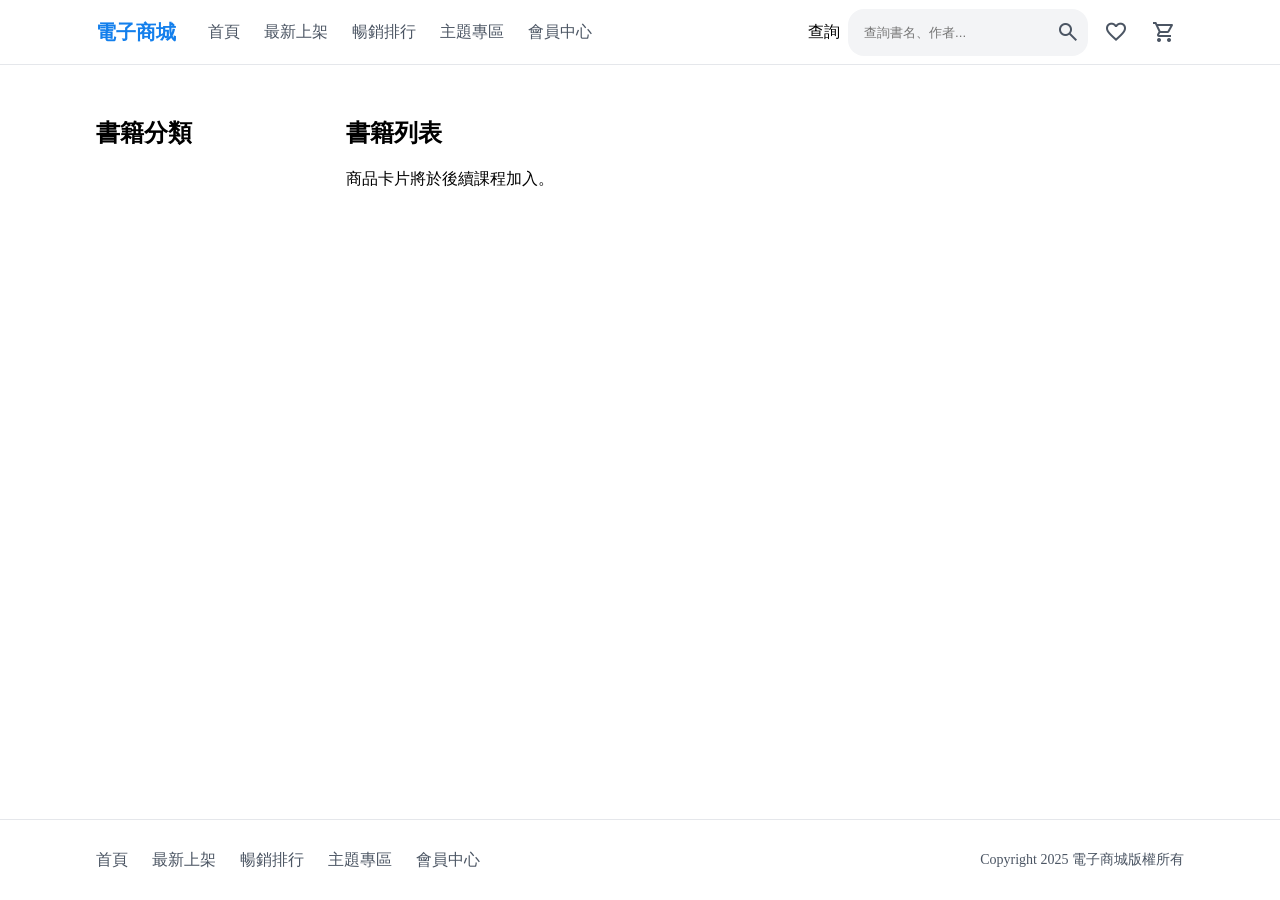
==== src/index.html @ 66135a63 "feat(body): 頁面結構定義實作新增" ====
<!doctype html>
<html lang="zh-Hant">
  <head>
    <meta charset="UTF-8" />
    <meta name="viewport" content="width=device-width, initial-scale=1.0" />
    <title>電子商城</title>
    <link href="https://fonts.googleapis.com/css2?family=Material+Symbols+Outlined" rel="stylesheet" />
    <link rel="stylesheet" href="style.min.css" />
  </head>
  <body>
    <section>
      <header>
        <div class="container">
          <div class="header-inner">
            <div class="header-brand">
              <h3 class="site-title">電子商城</h3>
              <nav>
                <a href="#">首頁</a>
                <a href="#">最新上架</a>
                <a href="#">暢銷排行</a>
                <a href="#">主題專區</a>
                <a href="#">會員中心</a>
              </nav>
            </div>
            <div class="header-actions">
              <label for="book-search">查詢</label>
              <div class="search">
                <input id="book-search" type="search" placeholder="查詢書名、作者..." />
                <button type="button" aria-label="搜尋">
                  <span class="material-symbols-outlined" aria-hidden="true">search</span>
                </button>
              </div>
              <button type="button" aria-label="我的最愛">
                <span class="material-symbols-outlined" aria-hidden="true">favorite</span>
              </button>
              <button type="button" aria-label="購物車">
                <span class="material-symbols-outlined" aria-hidden="true">shopping_cart</span>
              </button>
            </div>
          </div>
        </div>
      </header>
      <div class="main">
        <div class="container">
          <div class="content-layout">
            <aside class="category-sidebar">
              <h2 id="category-title">書籍分類</h2>
              <nav class="category-nav" aria-labelledby="category-title"></nav>
            </aside>
            <main class="book-main">
              <h1>書籍列表</h1>
              <p>商品卡片將於後續課程加入。</p>
            </main>
          </div>
        </div>
      </div>
      <footer>
        <div class="container">
          <div class="footer-inner">
            <nav class="footer-nav" aria-label="頁尾導覽">
              <a href="#">首頁</a>
              <a href="#">最新上架</a>
              <a href="#">暢銷排行</a>
              <a href="#">主題專區</a>
              <a href="#">會員中心</a>
            </nav>
            <p>Copyright 2025 電子商城版權所有</p>
          </div>
        </div>
      </footer>
    </section>
  </body>
</html>
---- src/style.min.css ----
section{display:flex;flex-direction:column;min-height:100vh}section>.main{flex-grow:1}.container{width:100%;max-width:90vw;box-sizing:border-box;margin:0px auto;padding-left:2rem;padding-right:2rem}a{color:var(--text-color);text-decoration:none}a:hover{color:var(--primary-color)}a:focus-visible{outline:2px solid var(--primary-color);outline-offset:3px}header{border-bottom:solid 1px var(--border-color)}header .header-inner{height:4rem;display:flex;justify-content:space-between;align-items:center}header .header-inner .site-title{margin:0px;font-size:1.25rem;font-weight:700;line-height:1.75rem;color:#137fec}header .header-inner .header-brand,header .header-inner .header-actions{display:flex;align-items:center}header .header-inner .header-brand.header-brand,header .header-inner .header-actions.header-brand{gap:2rem}header .header-inner .header-brand.header-actions,header .header-inner .header-actions.header-actions{gap:.5rem}header .header-inner nav{display:flex;gap:1.5rem}header .header-inner div.search{display:flex;align-items:stretch;gap:0}header .header-inner div.search input{border-top-left-radius:1rem;border-bottom-left-radius:1rem;width:200px;padding:1rem .5rem 1rem 1rem;border:none;background-color:var(--gray-color-100)}header .header-inner div.search button{border-top-right-radius:1rem;border-bottom-right-radius:1rem;padding:.5rem;border:none;background-color:var(--gray-color-100);cursor:pointer}header .header-inner .search input:focus-visible,header .header-inner button:focus-visible{outline:2px solid var(--primary-color);outline-offset:3px}header .header-inner button{background-color:rgba(0,0,0,0);padding:.5rem;border:none;cursor:pointer;color:var(--text-color);display:inline-flex;align-items:center;justify-content:center}header .material-symbols-outlined{font-size:1.5rem;line-height:1}.content-layout{display:flex;align-items:flex-start;gap:2rem;padding-block:2rem}.category-sidebar{width:20%;flex-shrink:0}.book-main{flex:1 1 0%;min-width:0;overflow-wrap:anywhere}footer{border-top:1px solid var(--border-color)}footer .footer-inner{display:flex;flex-wrap:wrap;justify-content:space-between;align-items:center;gap:1rem 1.5rem;padding-block:1rem}footer .footer-nav{display:flex;flex-wrap:wrap;gap:.75rem 1.5rem}footer p{color:var(--text-color);font-size:.875rem;line-height:1.25rem}:root{--primary-color: #137fec;--text-color: #4b5563;--border-color: #e5e7eb;--gray-color-100: #f3f4f6}html,body{margin:0;padding:0}/*# sourceMappingURL=style.min.css.map */
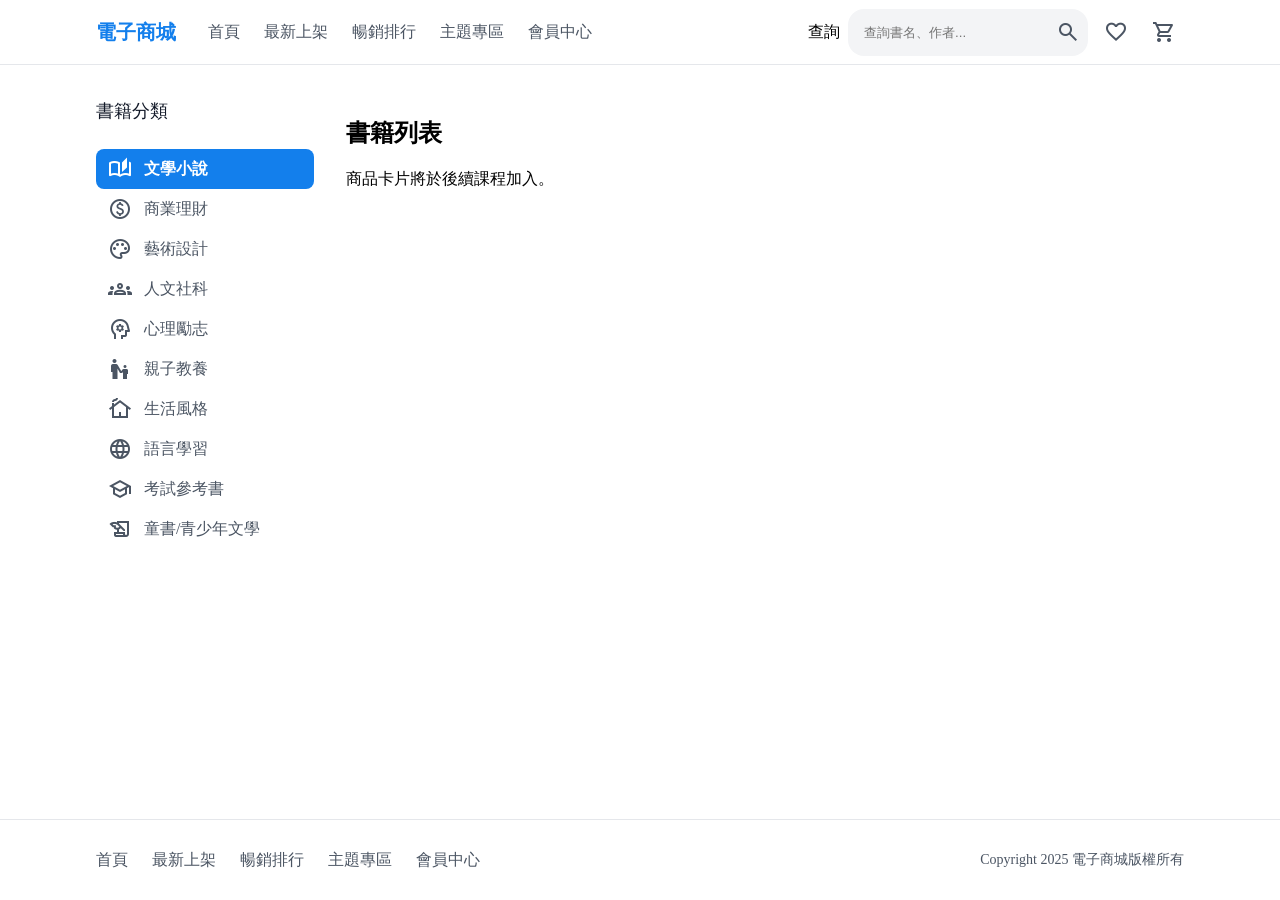
==== commit 83612c0b: "feat(aside): 書籍分類選單樣式設定" ====
--- a/src/index.html
+++ b/src/index.html
@@ -45,7 +45,48 @@
           <div class="content-layout">
             <aside class="category-sidebar">
               <h2 id="category-title">書籍分類</h2>
-              <nav class="category-nav" aria-labelledby="category-title"></nav>
+              <nav class="category-nav" aria-labelledby="category-title">
+                <a href="#" class="active" aria-current="true">
+                  <span class="material-symbols-outlined" aria-hidden="true">auto_stories</span>
+                  <span>文學小說</span>
+                </a>
+                <a href="#">
+                  <span class="material-symbols-outlined" aria-hidden="true">paid</span>
+                  <span>商業理財</span>
+                </a>
+                <a href="#">
+                  <span class="material-symbols-outlined" aria-hidden="true">palette</span>
+                  <span>藝術設計</span>
+                </a>
+                <a href="#">
+                  <span class="material-symbols-outlined" aria-hidden="true">groups</span>
+                  <span>人文社科</span>
+                </a>
+                <a href="#">
+                  <span class="material-symbols-outlined" aria-hidden="true">psychology</span>
+                  <span>心理勵志</span>
+                </a>
+                <a href="#">
+                  <span class="material-symbols-outlined" aria-hidden="true">escalator_warning</span>
+                  <span>親子教養</span>
+                </a>
+                <a href="#">
+                  <span class="material-symbols-outlined" aria-hidden="true">cottage</span>
+                  <span>生活風格</span>
+                </a>
+                <a href="#">
+                  <span class="material-symbols-outlined" aria-hidden="true">language</span>
+                  <span>語言學習</span>
+                </a>
+                <a href="#">
+                  <span class="material-symbols-outlined" aria-hidden="true">school</span>
+                  <span>考試參考書</span>
+                </a>
+                <a href="#">
+                  <span class="material-symbols-outlined" aria-hidden="true">history_edu</span>
+                  <span>童書/青少年文學</span>
+                </a>
+              </nav>
             </aside>
             <main class="book-main">
               <h1>書籍列表</h1>
--- a/src/style.min.css
+++ b/src/style.min.css
@@ -1 +1 @@
-section{display:flex;flex-direction:column;min-height:100vh}section>.main{flex-grow:1}.container{width:100%;max-width:90vw;box-sizing:border-box;margin:0px auto;padding-left:2rem;padding-right:2rem}a{color:var(--text-color);text-decoration:none}a:hover{color:var(--primary-color)}a:focus-visible{outline:2px solid var(--primary-color);outline-offset:3px}header{border-bottom:solid 1px var(--border-color)}header .header-inner{height:4rem;display:flex;justify-content:space-between;align-items:center}header .header-inner .site-title{margin:0px;font-size:1.25rem;font-weight:700;line-height:1.75rem;color:#137fec}header .header-inner .header-brand,header .header-inner .header-actions{display:flex;align-items:center}header .header-inner .header-brand.header-brand,header .header-inner .header-actions.header-brand{gap:2rem}header .header-inner .header-brand.header-actions,header .header-inner .header-actions.header-actions{gap:.5rem}header .header-inner nav{display:flex;gap:1.5rem}header .header-inner div.search{display:flex;align-items:stretch;gap:0}header .header-inner div.search input{border-top-left-radius:1rem;border-bottom-left-radius:1rem;width:200px;padding:1rem .5rem 1rem 1rem;border:none;background-color:var(--gray-color-100)}header .header-inner div.search button{border-top-right-radius:1rem;border-bottom-right-radius:1rem;padding:.5rem;border:none;background-color:var(--gray-color-100);cursor:pointer}header .header-inner .search input:focus-visible,header .header-inner button:focus-visible{outline:2px solid var(--primary-color);outline-offset:3px}header .header-inner button{background-color:rgba(0,0,0,0);padding:.5rem;border:none;cursor:pointer;color:var(--text-color);display:inline-flex;align-items:center;justify-content:center}header .material-symbols-outlined{font-size:1.5rem;line-height:1}.content-layout{display:flex;align-items:flex-start;gap:2rem;padding-block:2rem}.category-sidebar{width:20%;flex-shrink:0}.book-main{flex:1 1 0%;min-width:0;overflow-wrap:anywhere}footer{border-top:1px solid var(--border-color)}footer .footer-inner{display:flex;flex-wrap:wrap;justify-content:space-between;align-items:center;gap:1rem 1.5rem;padding-block:1rem}footer .footer-nav{display:flex;flex-wrap:wrap;gap:.75rem 1.5rem}footer p{color:var(--text-color);font-size:.875rem;line-height:1.25rem}:root{--primary-color: #137fec;--text-color: #4b5563;--border-color: #e5e7eb;--gray-color-100: #f3f4f6}html,body{margin:0;padding:0}/*# sourceMappingURL=style.min.css.map */+section{display:flex;flex-direction:column;min-height:100vh}section>.main{flex-grow:1}.container{width:100%;max-width:90vw;box-sizing:border-box;margin:0px auto;padding-left:2rem;padding-right:2rem}a{color:var(--text-color);text-decoration:none}a:hover{color:var(--primary-color)}a:focus-visible{outline:2px solid var(--primary-color);outline-offset:3px}header{border-bottom:solid 1px var(--border-color)}header .header-inner{height:4rem;display:flex;justify-content:space-between;align-items:center}header .header-inner .site-title{margin:0px;font-size:1.25rem;font-weight:700;line-height:1.75rem;color:#137fec}header .header-inner .header-brand,header .header-inner .header-actions{display:flex;align-items:center}header .header-inner .header-brand.header-brand,header .header-inner .header-actions.header-brand{gap:2rem}header .header-inner .header-brand.header-actions,header .header-inner .header-actions.header-actions{gap:.5rem}header .header-inner nav{display:flex;gap:1.5rem}header .header-inner div.search{display:flex;align-items:stretch;gap:0}header .header-inner div.search input{border-top-left-radius:1rem;border-bottom-left-radius:1rem;width:200px;padding:1rem .5rem 1rem 1rem;border:none;background-color:var(--gray-color-100)}header .header-inner div.search button{border-top-right-radius:1rem;border-bottom-right-radius:1rem;padding:.5rem;border:none;background-color:var(--gray-color-100);cursor:pointer}header .header-inner .search input:focus-visible,header .header-inner button:focus-visible{outline:2px solid var(--primary-color);outline-offset:3px}header .header-inner button{background-color:rgba(0,0,0,0);padding:.5rem;border:none;cursor:pointer;color:var(--text-color);display:inline-flex;align-items:center;justify-content:center}header .material-symbols-outlined{font-size:1.5rem;line-height:1}.content-layout{display:flex;align-items:flex-start;gap:2rem;padding-block:2rem}.category-sidebar{width:20%;flex-shrink:0}.category-sidebar h2{margin:0;font-weight:500;font-size:1.125rem;line-height:1.75rem;color:var(--header-color)}.category-sidebar .category-nav{margin-block:1.5rem}.category-sidebar .category-nav a{display:flex;align-items:center;gap:.75rem;padding:.5rem .75rem;border-radius:.5rem;overflow-wrap:anywhere}.category-sidebar .category-nav a:hover{background-color:var(--gray-color-100);color:var(--primary-color)}.category-sidebar .category-nav a.active{background-color:var(--primary-color);color:#fff;font-weight:700}.category-sidebar .category-nav .material-symbols-outlined{flex-shrink:0;font-size:1.5rem;line-height:1}.book-main{flex:1 1 0%;min-width:0;overflow-wrap:anywhere}footer{border-top:1px solid var(--border-color)}footer .footer-inner{display:flex;flex-wrap:wrap;justify-content:space-between;align-items:center;gap:1rem 1.5rem;padding-block:1rem}footer .footer-nav{display:flex;flex-wrap:wrap;gap:.75rem 1.5rem}footer p{color:var(--text-color);font-size:.875rem;line-height:1.25rem}:root{--primary-color: #137fec;--text-color: #4b5563;--border-color: #e5e7eb;--gray-color-100: #f3f4f6;--header-color: #111827}html,body{margin:0;padding:0}/*# sourceMappingURL=style.min.css.map */
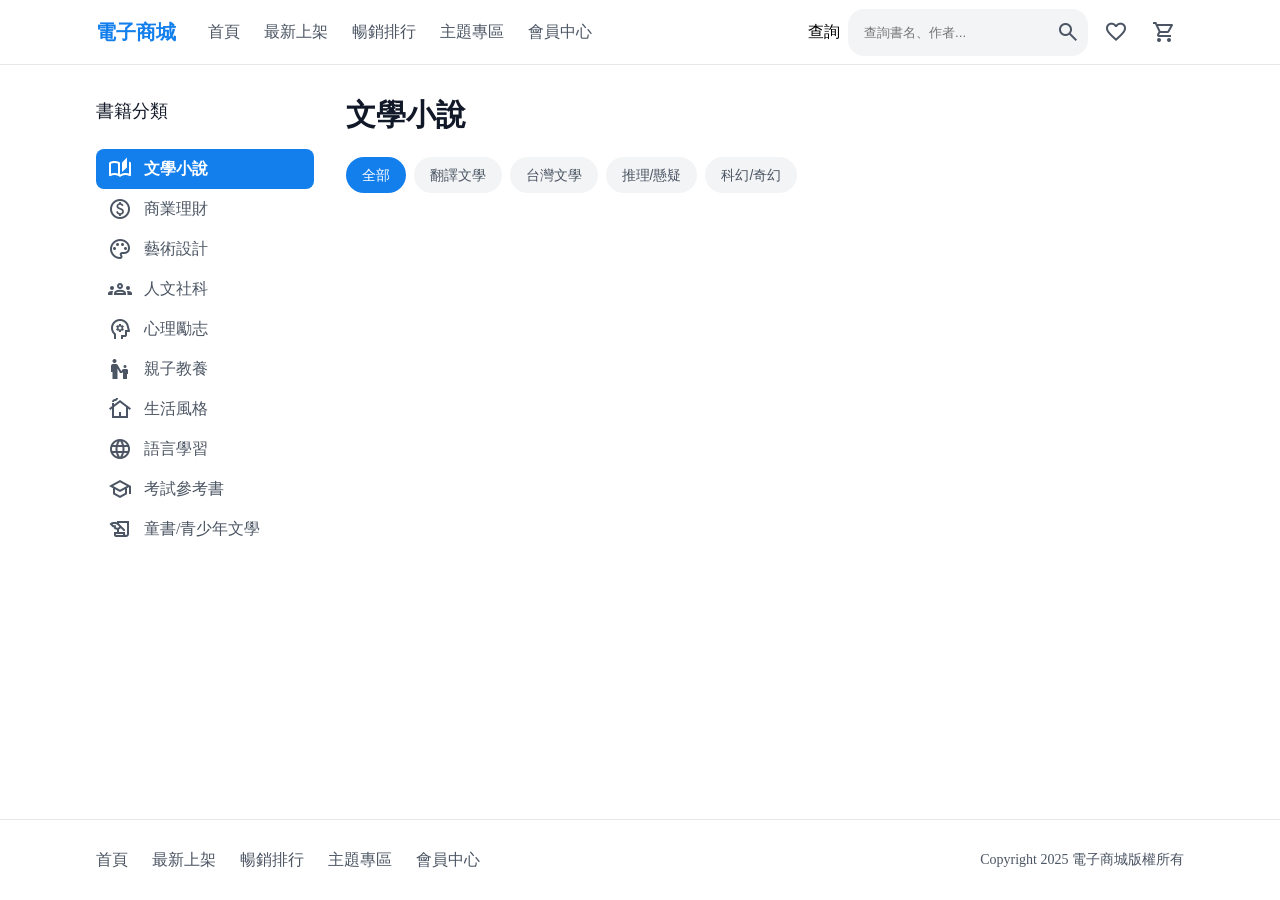
==== commit 9b201765: "feat(body): 書籍標籤樣式設定" ====
--- a/src/index.html
+++ b/src/index.html
@@ -89,8 +89,14 @@
               </nav>
             </aside>
             <main class="book-main">
-              <h1>書籍列表</h1>
-              <p>商品卡片將於後續課程加入。</p>
+              <h1>文學小說</h1>
+              <div class="tag">
+                <button type="button" class="selected">全部</button>
+                <button type="button">翻譯文學</button>
+                <button type="button">台灣文學</button>
+                <button type="button">推理/懸疑</button>
+                <button type="button">科幻/奇幻</button>
+              </div>
             </main>
           </div>
         </div>
--- a/src/style.min.css
+++ b/src/style.min.css
@@ -1 +1 @@
-section{display:flex;flex-direction:column;min-height:100vh}section>.main{flex-grow:1}.container{width:100%;max-width:90vw;box-sizing:border-box;margin:0px auto;padding-left:2rem;padding-right:2rem}a{color:var(--text-color);text-decoration:none}a:hover{color:var(--primary-color)}a:focus-visible{outline:2px solid var(--primary-color);outline-offset:3px}header{border-bottom:solid 1px var(--border-color)}header .header-inner{height:4rem;display:flex;justify-content:space-between;align-items:center}header .header-inner .site-title{margin:0px;font-size:1.25rem;font-weight:700;line-height:1.75rem;color:#137fec}header .header-inner .header-brand,header .header-inner .header-actions{display:flex;align-items:center}header .header-inner .header-brand.header-brand,header .header-inner .header-actions.header-brand{gap:2rem}header .header-inner .header-brand.header-actions,header .header-inner .header-actions.header-actions{gap:.5rem}header .header-inner nav{display:flex;gap:1.5rem}header .header-inner div.search{display:flex;align-items:stretch;gap:0}header .header-inner div.search input{border-top-left-radius:1rem;border-bottom-left-radius:1rem;width:200px;padding:1rem .5rem 1rem 1rem;border:none;background-color:var(--gray-color-100)}header .header-inner div.search button{border-top-right-radius:1rem;border-bottom-right-radius:1rem;padding:.5rem;border:none;background-color:var(--gray-color-100);cursor:pointer}header .header-inner .search input:focus-visible,header .header-inner button:focus-visible{outline:2px solid var(--primary-color);outline-offset:3px}header .header-inner button{background-color:rgba(0,0,0,0);padding:.5rem;border:none;cursor:pointer;color:var(--text-color);display:inline-flex;align-items:center;justify-content:center}header .material-symbols-outlined{font-size:1.5rem;line-height:1}.content-layout{display:flex;align-items:flex-start;gap:2rem;padding-block:2rem}.category-sidebar{width:20%;flex-shrink:0}.category-sidebar h2{margin:0;font-weight:500;font-size:1.125rem;line-height:1.75rem;color:var(--header-color)}.category-sidebar .category-nav{margin-block:1.5rem}.category-sidebar .category-nav a{display:flex;align-items:center;gap:.75rem;padding:.5rem .75rem;border-radius:.5rem;overflow-wrap:anywhere}.category-sidebar .category-nav a:hover{background-color:var(--gray-color-100);color:var(--primary-color)}.category-sidebar .category-nav a.active{background-color:var(--primary-color);color:#fff;font-weight:700}.category-sidebar .category-nav .material-symbols-outlined{flex-shrink:0;font-size:1.5rem;line-height:1}.book-main{flex:1 1 0%;min-width:0;overflow-wrap:anywhere}footer{border-top:1px solid var(--border-color)}footer .footer-inner{display:flex;flex-wrap:wrap;justify-content:space-between;align-items:center;gap:1rem 1.5rem;padding-block:1rem}footer .footer-nav{display:flex;flex-wrap:wrap;gap:.75rem 1.5rem}footer p{color:var(--text-color);font-size:.875rem;line-height:1.25rem}:root{--primary-color: #137fec;--text-color: #4b5563;--border-color: #e5e7eb;--gray-color-100: #f3f4f6;--header-color: #111827}html,body{margin:0;padding:0}/*# sourceMappingURL=style.min.css.map */+section{display:flex;flex-direction:column;min-height:100vh}section>.main{flex-grow:1}.container{width:100%;max-width:90vw;box-sizing:border-box;margin:0px auto;padding-left:2rem;padding-right:2rem}a{color:var(--text-color);text-decoration:none}a:hover{color:var(--primary-color)}a:focus-visible{outline:2px solid var(--primary-color);outline-offset:3px}header{border-bottom:solid 1px var(--border-color)}header .header-inner{height:4rem;display:flex;justify-content:space-between;align-items:center}header .header-inner .site-title{margin:0px;font-size:1.25rem;font-weight:700;line-height:1.75rem;color:#137fec}header .header-inner .header-brand,header .header-inner .header-actions{display:flex;align-items:center}header .header-inner .header-brand.header-brand,header .header-inner .header-actions.header-brand{gap:2rem}header .header-inner .header-brand.header-actions,header .header-inner .header-actions.header-actions{gap:.5rem}header .header-inner nav{display:flex;gap:1.5rem}header .header-inner div.search{display:flex;align-items:stretch;gap:0}header .header-inner div.search input{border-top-left-radius:1rem;border-bottom-left-radius:1rem;width:200px;padding:1rem .5rem 1rem 1rem;border:none;background-color:var(--gray-color-100)}header .header-inner div.search button{border-top-right-radius:1rem;border-bottom-right-radius:1rem;padding:.5rem;border:none;background-color:var(--gray-color-100);cursor:pointer}header .header-inner .search input:focus-visible,header .header-inner button:focus-visible{outline:2px solid var(--primary-color);outline-offset:3px}header .header-inner button{background-color:rgba(0,0,0,0);padding:.5rem;border:none;cursor:pointer;color:var(--text-color);display:inline-flex;align-items:center;justify-content:center}header .material-symbols-outlined{font-size:1.5rem;line-height:1}.content-layout{display:flex;align-items:flex-start;gap:2rem;padding-block:2rem}.category-sidebar{width:20%;flex-shrink:0}.category-sidebar h2{margin:0;font-weight:500;font-size:1.125rem;line-height:1.75rem;color:var(--header-color)}.category-sidebar .category-nav{margin-block:1.5rem}.category-sidebar .category-nav a{display:flex;align-items:center;gap:.75rem;padding:.5rem .75rem;border-radius:.5rem;overflow-wrap:anywhere}.category-sidebar .category-nav a:hover{background-color:var(--gray-color-100);color:var(--primary-color)}.category-sidebar .category-nav a.active{background-color:var(--primary-color);color:#fff;font-weight:700}.category-sidebar .category-nav .material-symbols-outlined{flex-shrink:0;font-size:1.5rem;line-height:1}.book-main{flex:1 1 0%;min-width:0;overflow-wrap:anywhere}.book-main h1{margin:0 0 1.5rem;font-weight:600;font-size:1.875rem;line-height:2.25rem;color:var(--header-color)}.book-main .tag{display:flex;flex-wrap:wrap;gap:.5rem;margin-bottom:2rem}.book-main .tag button{padding:.5rem 1rem;border:0;border-radius:1.5rem;font-size:.875rem;font-weight:500;line-height:1.25rem;color:var(--text-color);background-color:var(--gray-color-100);cursor:pointer}.book-main .tag button:focus-visible{outline:2px solid var(--primary-color);outline-offset:3px}.book-main .tag button.selected{background-color:var(--primary-color);color:#fff}footer{border-top:1px solid var(--border-color)}footer .footer-inner{display:flex;flex-wrap:wrap;justify-content:space-between;align-items:center;gap:1rem 1.5rem;padding-block:1rem}footer .footer-nav{display:flex;flex-wrap:wrap;gap:.75rem 1.5rem}footer p{color:var(--text-color);font-size:.875rem;line-height:1.25rem}:root{--primary-color: #137fec;--text-color: #4b5563;--border-color: #e5e7eb;--gray-color-100: #f3f4f6;--header-color: #111827}html,body{margin:0;padding:0}/*# sourceMappingURL=style.min.css.map */
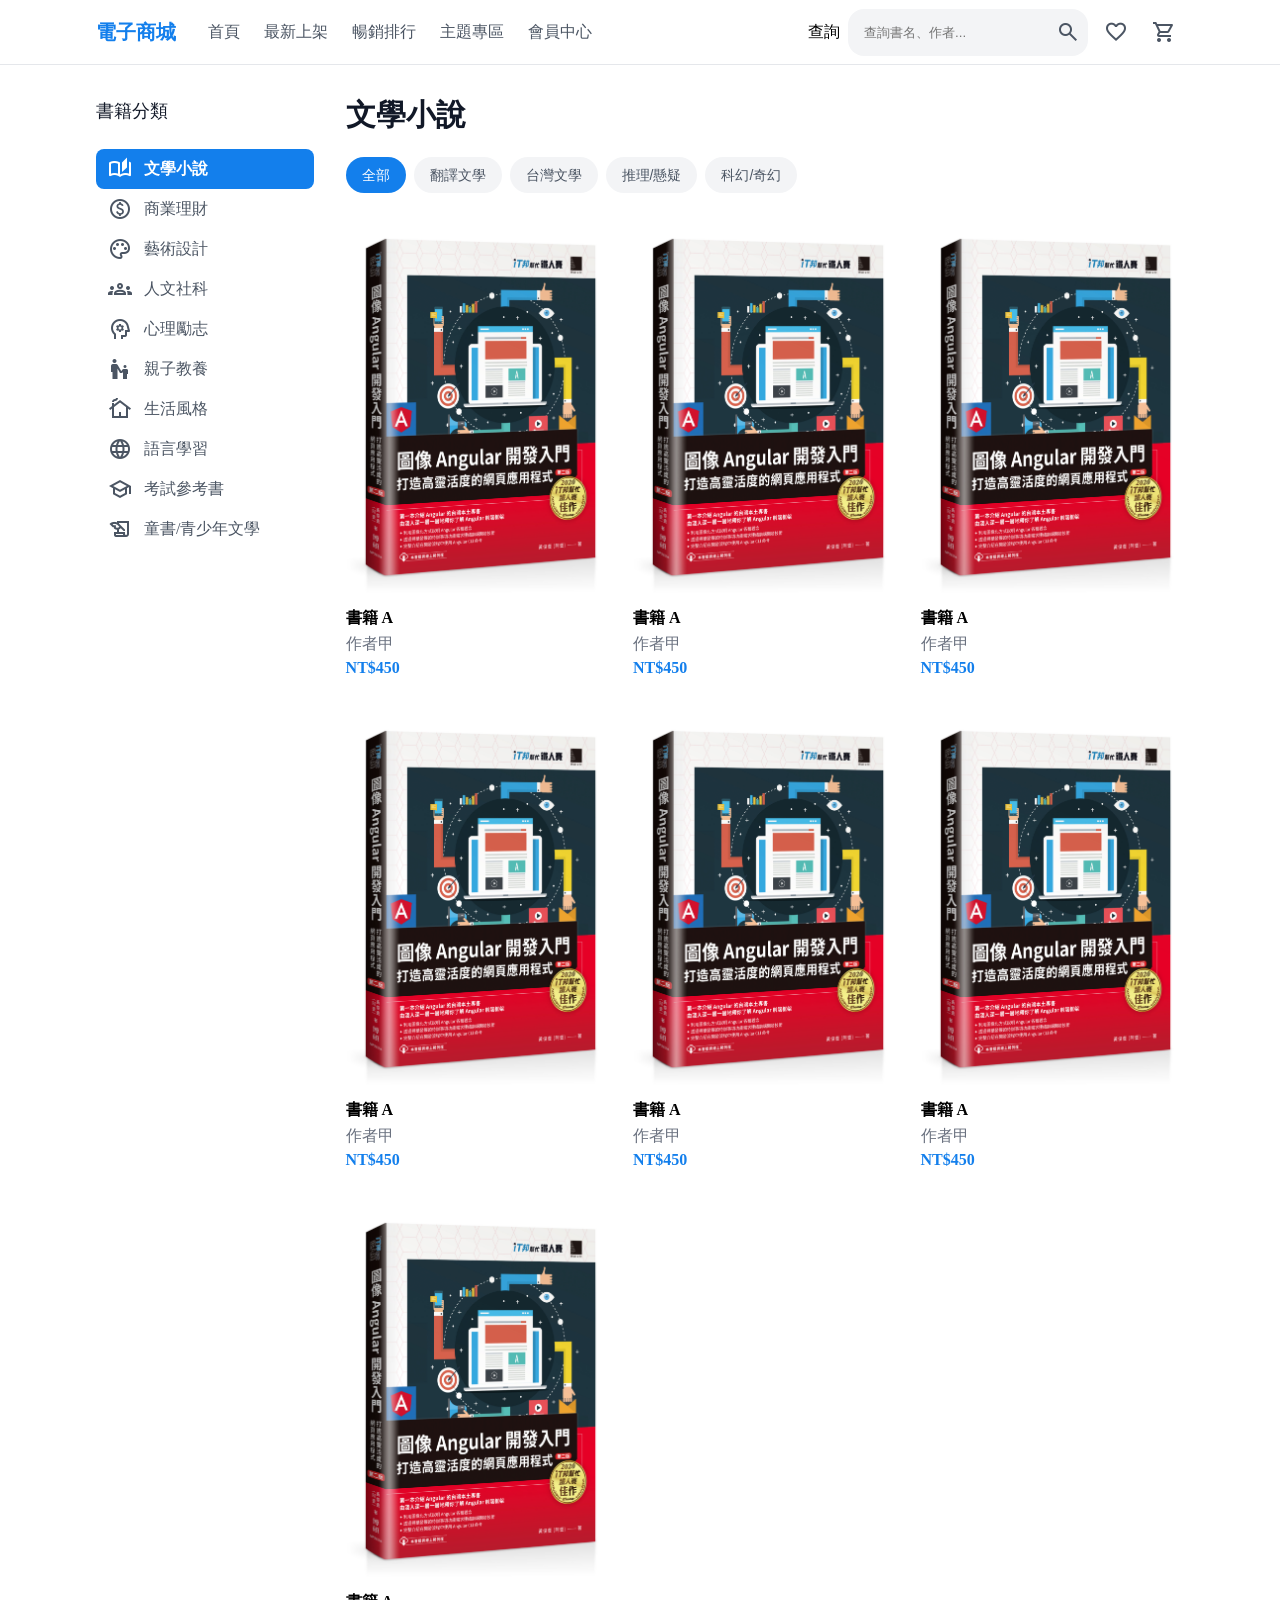
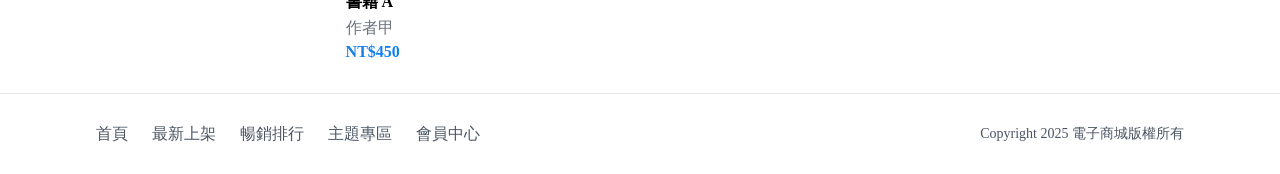
==== commit 063a5eae: "feat(body): 書籍清單樣式設定" ====
--- a/src/index.html
+++ b/src/index.html
@@ -4,7 +4,7 @@
     <meta charset="UTF-8" />
     <meta name="viewport" content="width=device-width, initial-scale=1.0" />
     <title>電子商城</title>
-    <link href="https://fonts.googleapis.com/css2?family=Material+Symbols+Outlined" rel="stylesheet" />
+    <link href="https://fonts.googleapis.com/css2?family=MaterialSymbolsOutlined" rel="stylesheet" />
     <link rel="stylesheet" href="style.min.css" />
   </head>
   <body>
@@ -97,6 +97,50 @@
                 <button type="button">推理/懸疑</button>
                 <button type="button">科幻/奇幻</button>
               </div>
+              <div class="books">
+                <div>
+                  <img src="./assets/images/angular.jpg" alt="圖像 Angular 開發入門第二版封面" />
+                  <h4>書籍 A</h4>
+                  <span>作者甲</span>
+                  <span>NT$450</span>
+                </div>
+                <div>
+                  <img src="./assets/images/angular.jpg" alt="圖像 Angular 開發入門第二版封面" />
+                  <h4>書籍 A</h4>
+                  <span>作者甲</span>
+                  <span>NT$450</span>
+                </div>
+                <div>
+                  <img src="./assets/images/angular.jpg" alt="圖像 Angular 開發入門第二版封面" />
+                  <h4>書籍 A</h4>
+                  <span>作者甲</span>
+                  <span>NT$450</span>
+                </div>
+                <div>
+                  <img src="./assets/images/angular.jpg" alt="圖像 Angular 開發入門第二版封面" />
+                  <h4>書籍 A</h4>
+                  <span>作者甲</span>
+                  <span>NT$450</span>
+                </div>
+                <div>
+                  <img src="./assets/images/angular.jpg" alt="圖像 Angular 開發入門第二版封面" />
+                  <h4>書籍 A</h4>
+                  <span>作者甲</span>
+                  <span>NT$450</span>
+                </div>
+                <div>
+                  <img src="./assets/images/angular.jpg" alt="圖像 Angular 開發入門第二版封面" />
+                  <h4>書籍 A</h4>
+                  <span>作者甲</span>
+                  <span>NT$450</span>
+                </div>
+                <div>
+                  <img src="./assets/images/angular.jpg" alt="圖像 Angular 開發入門第二版封面" />
+                  <h4>書籍 A</h4>
+                  <span>作者甲</span>
+                  <span>NT$450</span>
+                </div>
+              </div>
             </main>
           </div>
         </div>
--- a/src/style.min.css
+++ b/src/style.min.css
@@ -1 +1 @@
-section{display:flex;flex-direction:column;min-height:100vh}section>.main{flex-grow:1}.container{width:100%;max-width:90vw;box-sizing:border-box;margin:0px auto;padding-left:2rem;padding-right:2rem}a{color:var(--text-color);text-decoration:none}a:hover{color:var(--primary-color)}a:focus-visible{outline:2px solid var(--primary-color);outline-offset:3px}header{border-bottom:solid 1px var(--border-color)}header .header-inner{height:4rem;display:flex;justify-content:space-between;align-items:center}header .header-inner .site-title{margin:0px;font-size:1.25rem;font-weight:700;line-height:1.75rem;color:#137fec}header .header-inner .header-brand,header .header-inner .header-actions{display:flex;align-items:center}header .header-inner .header-brand.header-brand,header .header-inner .header-actions.header-brand{gap:2rem}header .header-inner .header-brand.header-actions,header .header-inner .header-actions.header-actions{gap:.5rem}header .header-inner nav{display:flex;gap:1.5rem}header .header-inner div.search{display:flex;align-items:stretch;gap:0}header .header-inner div.search input{border-top-left-radius:1rem;border-bottom-left-radius:1rem;width:200px;padding:1rem .5rem 1rem 1rem;border:none;background-color:var(--gray-color-100)}header .header-inner div.search button{border-top-right-radius:1rem;border-bottom-right-radius:1rem;padding:.5rem;border:none;background-color:var(--gray-color-100);cursor:pointer}header .header-inner .search input:focus-visible,header .header-inner button:focus-visible{outline:2px solid var(--primary-color);outline-offset:3px}header .header-inner button{background-color:rgba(0,0,0,0);padding:.5rem;border:none;cursor:pointer;color:var(--text-color);display:inline-flex;align-items:center;justify-content:center}header .material-symbols-outlined{font-size:1.5rem;line-height:1}.content-layout{display:flex;align-items:flex-start;gap:2rem;padding-block:2rem}.category-sidebar{width:20%;flex-shrink:0}.category-sidebar h2{margin:0;font-weight:500;font-size:1.125rem;line-height:1.75rem;color:var(--header-color)}.category-sidebar .category-nav{margin-block:1.5rem}.category-sidebar .category-nav a{display:flex;align-items:center;gap:.75rem;padding:.5rem .75rem;border-radius:.5rem;overflow-wrap:anywhere}.category-sidebar .category-nav a:hover{background-color:var(--gray-color-100);color:var(--primary-color)}.category-sidebar .category-nav a.active{background-color:var(--primary-color);color:#fff;font-weight:700}.category-sidebar .category-nav .material-symbols-outlined{flex-shrink:0;font-size:1.5rem;line-height:1}.book-main{flex:1 1 0%;min-width:0;overflow-wrap:anywhere}.book-main h1{margin:0 0 1.5rem;font-weight:600;font-size:1.875rem;line-height:2.25rem;color:var(--header-color)}.book-main .tag{display:flex;flex-wrap:wrap;gap:.5rem;margin-bottom:2rem}.book-main .tag button{padding:.5rem 1rem;border:0;border-radius:1.5rem;font-size:.875rem;font-weight:500;line-height:1.25rem;color:var(--text-color);background-color:var(--gray-color-100);cursor:pointer}.book-main .tag button:focus-visible{outline:2px solid var(--primary-color);outline-offset:3px}.book-main .tag button.selected{background-color:var(--primary-color);color:#fff}footer{border-top:1px solid var(--border-color)}footer .footer-inner{display:flex;flex-wrap:wrap;justify-content:space-between;align-items:center;gap:1rem 1.5rem;padding-block:1rem}footer .footer-nav{display:flex;flex-wrap:wrap;gap:.75rem 1.5rem}footer p{color:var(--text-color);font-size:.875rem;line-height:1.25rem}:root{--primary-color: #137fec;--text-color: #4b5563;--border-color: #e5e7eb;--gray-color-100: #f3f4f6;--header-color: #111827}html,body{margin:0;padding:0}/*# sourceMappingURL=style.min.css.map */+section{display:flex;flex-direction:column;min-height:100vh}section>.main{flex-grow:1}.container{width:100%;max-width:90vw;box-sizing:border-box;margin:0px auto;padding-left:2rem;padding-right:2rem}a{color:var(--text-color);text-decoration:none}a:hover{color:var(--primary-color)}a:focus-visible{outline:2px solid var(--primary-color);outline-offset:3px}header{border-bottom:solid 1px var(--border-color)}header .header-inner{height:4rem;display:flex;justify-content:space-between;align-items:center}header .header-inner .site-title{margin:0px;font-size:1.25rem;font-weight:700;line-height:1.75rem;color:#137fec}header .header-inner .header-brand,header .header-inner .header-actions{display:flex;align-items:center}header .header-inner .header-brand.header-brand,header .header-inner .header-actions.header-brand{gap:2rem}header .header-inner .header-brand.header-actions,header .header-inner .header-actions.header-actions{gap:.5rem}header .header-inner nav{display:flex;gap:1.5rem}header .header-inner div.search{display:flex;align-items:stretch;gap:0}header .header-inner div.search input{border-top-left-radius:1rem;border-bottom-left-radius:1rem;width:200px;padding:1rem .5rem 1rem 1rem;border:none;background-color:var(--gray-color-100)}header .header-inner div.search button{border-top-right-radius:1rem;border-bottom-right-radius:1rem;padding:.5rem;border:none;background-color:var(--gray-color-100);cursor:pointer}header .header-inner .search input:focus-visible,header .header-inner button:focus-visible{outline:2px solid var(--primary-color);outline-offset:3px}header .header-inner button{background-color:rgba(0,0,0,0);padding:.5rem;border:none;cursor:pointer;color:var(--text-color);display:inline-flex;align-items:center;justify-content:center}header .material-symbols-outlined{font-size:1.5rem;line-height:1}.content-layout{display:flex;align-items:flex-start;gap:2rem;padding-block:2rem}.category-sidebar{width:20%;flex-shrink:0}.category-sidebar h2{margin:0;font-weight:500;font-size:1.125rem;line-height:1.75rem;color:var(--header-color)}.category-sidebar .category-nav{margin-block:1.5rem}.category-sidebar .category-nav a{display:flex;align-items:center;gap:.75rem;padding:.5rem .75rem;border-radius:.5rem;overflow-wrap:anywhere}.category-sidebar .category-nav a:hover{background-color:var(--gray-color-100);color:var(--primary-color)}.category-sidebar .category-nav a.active{background-color:var(--primary-color);color:#fff;font-weight:700}.category-sidebar .category-nav .material-symbols-outlined{flex-shrink:0;font-size:1.5rem;line-height:1}.book-main{flex:1 1 0%;min-width:0;overflow-wrap:anywhere}.book-main h1{margin:0 0 1.5rem;font-weight:600;font-size:1.875rem;line-height:2.25rem;color:var(--header-color)}.book-main .tag{display:flex;flex-wrap:wrap;gap:.5rem;margin-bottom:2rem}.book-main .tag button{padding:.5rem 1rem;border:0;border-radius:1.5rem;font-size:.875rem;font-weight:500;line-height:1.25rem;color:var(--text-color);background-color:var(--gray-color-100);cursor:pointer}.book-main .tag button:focus-visible{outline:2px solid var(--primary-color);outline-offset:3px}.book-main .tag button.selected{background-color:var(--primary-color);color:#fff}.book-main .books{display:grid;grid-template-columns:repeat(auto-fill, minmax(256px, 1fr));gap:2.5rem 1.5rem}.book-main .books>div{display:flex;flex-direction:column;gap:.25rem}.book-main .books>div img{display:block;width:100%;border-radius:.5rem}.book-main .books>div h4{margin:.5rem 0 0;font-size:1rem;font-weight:600;line-height:1.5rem}.book-main .books>div span:first-of-type{color:var(--gray-color-500)}.book-main .books>div span:last-of-type{color:var(--primary-color);font-weight:700}footer{border-top:1px solid var(--border-color)}footer .footer-inner{display:flex;flex-wrap:wrap;justify-content:space-between;align-items:center;gap:1rem 1.5rem;padding-block:1rem}footer .footer-nav{display:flex;flex-wrap:wrap;gap:.75rem 1.5rem}footer p{color:var(--text-color);font-size:.875rem;line-height:1.25rem}:root{--primary-color: #137fec;--text-color: #4b5563;--border-color: #e5e7eb;--gray-color-100: #f3f4f6;--gray-color-500: #6b7280;--header-color: #111827}html,body{margin:0;padding:0}/*# sourceMappingURL=style.min.css.map */
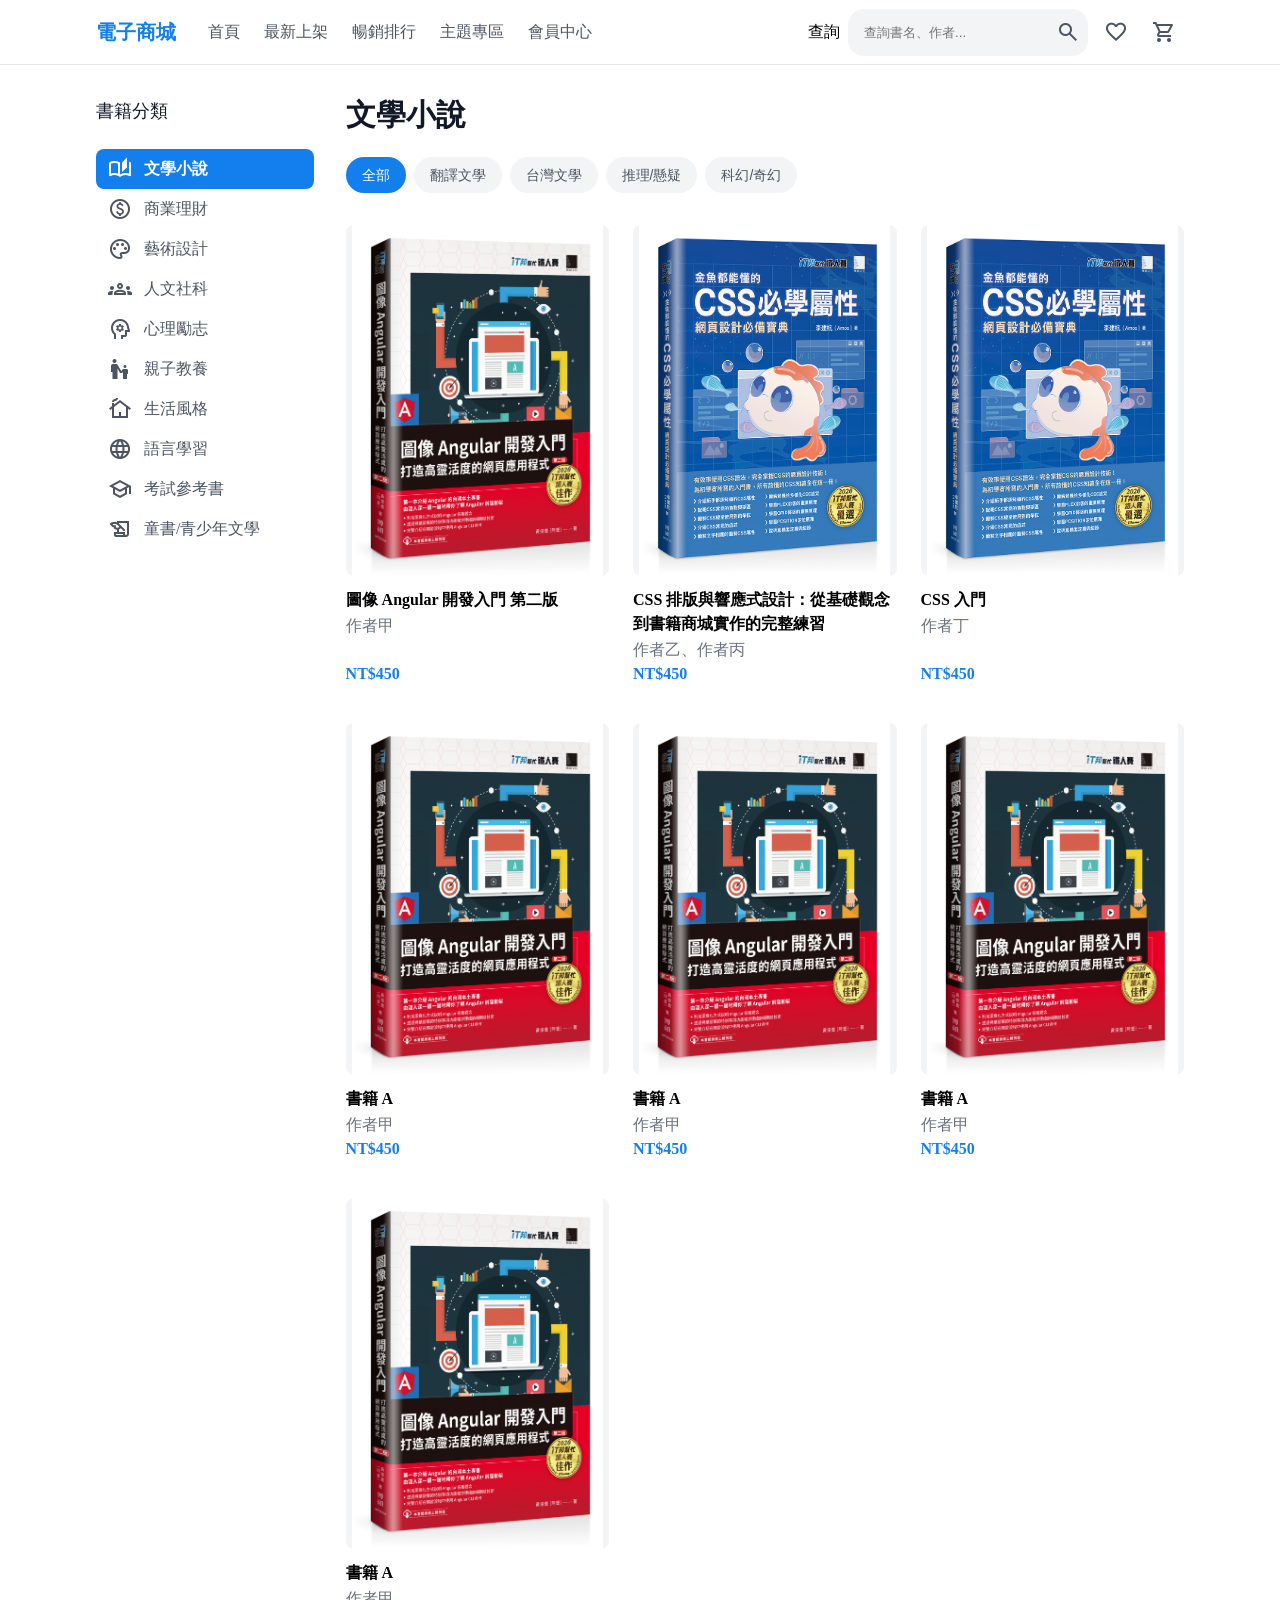
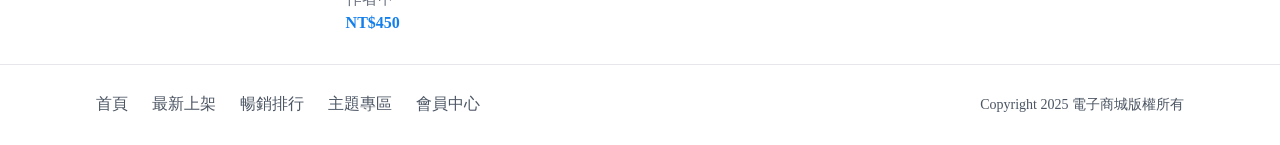
==== commit ccaabf8c: "feat(body): 改善書籍卡片封面比例與文字對齊" ====
--- a/src/index.html
+++ b/src/index.html
@@ -100,20 +100,20 @@
               <div class="books">
                 <div>
                   <img src="./assets/images/angular.jpg" alt="圖像 Angular 開發入門第二版封面" />
-                  <h4>書籍 A</h4>
+                  <h4>圖像 Angular 開發入門 第二版</h4>
                   <span>作者甲</span>
                   <span>NT$450</span>
                 </div>
                 <div>
-                  <img src="./assets/images/angular.jpg" alt="圖像 Angular 開發入門第二版封面" />
-                  <h4>書籍 A</h4>
-                  <span>作者甲</span>
+                  <img src="./assets/images/css.jpg" alt="CSS 書籍封面" />
+                  <h4>CSS 排版與響應式設計：從基礎觀念到書籍商城實作的完整練習</h4>
+                  <span>作者乙、作者丙</span>
                   <span>NT$450</span>
                 </div>
                 <div>
-                  <img src="./assets/images/angular.jpg" alt="圖像 Angular 開發入門第二版封面" />
-                  <h4>書籍 A</h4>
-                  <span>作者甲</span>
+                  <img src="./assets/images/css.jpg" alt="CSS 書籍封面" />
+                  <h4>CSS 入門</h4>
+                  <span>作者丁</span>
                   <span>NT$450</span>
                 </div>
                 <div>
--- a/src/style.min.css
+++ b/src/style.min.css
@@ -1 +1 @@
-section{display:flex;flex-direction:column;min-height:100vh}section>.main{flex-grow:1}.container{width:100%;max-width:90vw;box-sizing:border-box;margin:0px auto;padding-left:2rem;padding-right:2rem}a{color:var(--text-color);text-decoration:none}a:hover{color:var(--primary-color)}a:focus-visible{outline:2px solid var(--primary-color);outline-offset:3px}header{border-bottom:solid 1px var(--border-color)}header .header-inner{height:4rem;display:flex;justify-content:space-between;align-items:center}header .header-inner .site-title{margin:0px;font-size:1.25rem;font-weight:700;line-height:1.75rem;color:#137fec}header .header-inner .header-brand,header .header-inner .header-actions{display:flex;align-items:center}header .header-inner .header-brand.header-brand,header .header-inner .header-actions.header-brand{gap:2rem}header .header-inner .header-brand.header-actions,header .header-inner .header-actions.header-actions{gap:.5rem}header .header-inner nav{display:flex;gap:1.5rem}header .header-inner div.search{display:flex;align-items:stretch;gap:0}header .header-inner div.search input{border-top-left-radius:1rem;border-bottom-left-radius:1rem;width:200px;padding:1rem .5rem 1rem 1rem;border:none;background-color:var(--gray-color-100)}header .header-inner div.search button{border-top-right-radius:1rem;border-bottom-right-radius:1rem;padding:.5rem;border:none;background-color:var(--gray-color-100);cursor:pointer}header .header-inner .search input:focus-visible,header .header-inner button:focus-visible{outline:2px solid var(--primary-color);outline-offset:3px}header .header-inner button{background-color:rgba(0,0,0,0);padding:.5rem;border:none;cursor:pointer;color:var(--text-color);display:inline-flex;align-items:center;justify-content:center}header .material-symbols-outlined{font-size:1.5rem;line-height:1}.content-layout{display:flex;align-items:flex-start;gap:2rem;padding-block:2rem}.category-sidebar{width:20%;flex-shrink:0}.category-sidebar h2{margin:0;font-weight:500;font-size:1.125rem;line-height:1.75rem;color:var(--header-color)}.category-sidebar .category-nav{margin-block:1.5rem}.category-sidebar .category-nav a{display:flex;align-items:center;gap:.75rem;padding:.5rem .75rem;border-radius:.5rem;overflow-wrap:anywhere}.category-sidebar .category-nav a:hover{background-color:var(--gray-color-100);color:var(--primary-color)}.category-sidebar .category-nav a.active{background-color:var(--primary-color);color:#fff;font-weight:700}.category-sidebar .category-nav .material-symbols-outlined{flex-shrink:0;font-size:1.5rem;line-height:1}.book-main{flex:1 1 0%;min-width:0;overflow-wrap:anywhere}.book-main h1{margin:0 0 1.5rem;font-weight:600;font-size:1.875rem;line-height:2.25rem;color:var(--header-color)}.book-main .tag{display:flex;flex-wrap:wrap;gap:.5rem;margin-bottom:2rem}.book-main .tag button{padding:.5rem 1rem;border:0;border-radius:1.5rem;font-size:.875rem;font-weight:500;line-height:1.25rem;color:var(--text-color);background-color:var(--gray-color-100);cursor:pointer}.book-main .tag button:focus-visible{outline:2px solid var(--primary-color);outline-offset:3px}.book-main .tag button.selected{background-color:var(--primary-color);color:#fff}.book-main .books{display:grid;grid-template-columns:repeat(auto-fill, minmax(256px, 1fr));gap:2.5rem 1.5rem}.book-main .books>div{display:flex;flex-direction:column;gap:.25rem}.book-main .books>div img{display:block;width:100%;border-radius:.5rem}.book-main .books>div h4{margin:.5rem 0 0;font-size:1rem;font-weight:600;line-height:1.5rem}.book-main .books>div span:first-of-type{color:var(--gray-color-500)}.book-main .books>div span:last-of-type{color:var(--primary-color);font-weight:700}footer{border-top:1px solid var(--border-color)}footer .footer-inner{display:flex;flex-wrap:wrap;justify-content:space-between;align-items:center;gap:1rem 1.5rem;padding-block:1rem}footer .footer-nav{display:flex;flex-wrap:wrap;gap:.75rem 1.5rem}footer p{color:var(--text-color);font-size:.875rem;line-height:1.25rem}:root{--primary-color: #137fec;--text-color: #4b5563;--border-color: #e5e7eb;--gray-color-100: #f3f4f6;--gray-color-500: #6b7280;--header-color: #111827}html,body{margin:0;padding:0}/*# sourceMappingURL=style.min.css.map */+section{display:flex;flex-direction:column;min-height:100vh}section>.main{flex-grow:1}.container{width:100%;max-width:90vw;box-sizing:border-box;margin:0px auto;padding-left:2rem;padding-right:2rem}a{color:var(--text-color);text-decoration:none}a:hover{color:var(--primary-color)}a:focus-visible{outline:2px solid var(--primary-color);outline-offset:3px}header{border-bottom:solid 1px var(--border-color)}header .header-inner{height:4rem;display:flex;justify-content:space-between;align-items:center}header .header-inner .site-title{margin:0px;font-size:1.25rem;font-weight:700;line-height:1.75rem;color:#137fec}header .header-inner .header-brand,header .header-inner .header-actions{display:flex;align-items:center}header .header-inner .header-brand.header-brand,header .header-inner .header-actions.header-brand{gap:2rem}header .header-inner .header-brand.header-actions,header .header-inner .header-actions.header-actions{gap:.5rem}header .header-inner nav{display:flex;gap:1.5rem}header .header-inner div.search{display:flex;align-items:stretch;gap:0}header .header-inner div.search input{border-top-left-radius:1rem;border-bottom-left-radius:1rem;width:200px;padding:1rem .5rem 1rem 1rem;border:none;background-color:var(--gray-color-100)}header .header-inner div.search button{border-top-right-radius:1rem;border-bottom-right-radius:1rem;padding:.5rem;border:none;background-color:var(--gray-color-100);cursor:pointer}header .header-inner .search input:focus-visible,header .header-inner button:focus-visible{outline:2px solid var(--primary-color);outline-offset:3px}header .header-inner button{background-color:rgba(0,0,0,0);padding:.5rem;border:none;cursor:pointer;color:var(--text-color);display:inline-flex;align-items:center;justify-content:center}header .material-symbols-outlined{font-size:1.5rem;line-height:1}.content-layout{display:flex;align-items:flex-start;gap:2rem;padding-block:2rem}.category-sidebar{width:20%;flex-shrink:0}.category-sidebar h2{margin:0;font-weight:500;font-size:1.125rem;line-height:1.75rem;color:var(--header-color)}.category-sidebar .category-nav{margin-block:1.5rem}.category-sidebar .category-nav a{display:flex;align-items:center;gap:.75rem;padding:.5rem .75rem;border-radius:.5rem;overflow-wrap:anywhere}.category-sidebar .category-nav a:hover{background-color:var(--gray-color-100);color:var(--primary-color)}.category-sidebar .category-nav a.active{background-color:var(--primary-color);color:#fff;font-weight:700}.category-sidebar .category-nav .material-symbols-outlined{flex-shrink:0;font-size:1.5rem;line-height:1}.book-main{flex:1 1 0%;min-width:0;overflow-wrap:anywhere}.book-main h1{margin:0 0 1.5rem;font-weight:600;font-size:1.875rem;line-height:2.25rem;color:var(--header-color)}.book-main .tag{display:flex;flex-wrap:wrap;gap:.5rem;margin-bottom:2rem}.book-main .tag button{padding:.5rem 1rem;border:0;border-radius:1.5rem;font-size:.875rem;font-weight:500;line-height:1.25rem;color:var(--text-color);background-color:var(--gray-color-100);cursor:pointer}.book-main .tag button:focus-visible{outline:2px solid var(--primary-color);outline-offset:3px}.book-main .tag button.selected{background-color:var(--primary-color);color:#fff}.book-main .books{display:grid;grid-template-columns:repeat(auto-fill, minmax(256px, 1fr));gap:2.5rem 1.5rem}.book-main .books>div{display:flex;flex-direction:column;gap:.25rem;min-width:0;overflow-wrap:anywhere}.book-main .books>div img{display:block;width:100%;border-radius:.5rem;aspect-ratio:3/4;-o-object-fit:contain;object-fit:contain;background:var(--gray-color-100)}.book-main .books>div h4{margin:.5rem 0 0;font-size:1rem;font-weight:600;line-height:1.5rem}.book-main .books>div span:first-of-type{color:var(--gray-color-500)}.book-main .books>div span:last-of-type{color:var(--primary-color);font-weight:700;margin-top:auto}footer{border-top:1px solid var(--border-color)}footer .footer-inner{display:flex;flex-wrap:wrap;justify-content:space-between;align-items:center;gap:1rem 1.5rem;padding-block:1rem}footer .footer-nav{display:flex;flex-wrap:wrap;gap:.75rem 1.5rem}footer p{color:var(--text-color);font-size:.875rem;line-height:1.25rem}:root{--primary-color: #137fec;--text-color: #4b5563;--border-color: #e5e7eb;--gray-color-100: #f3f4f6;--gray-color-500: #6b7280;--header-color: #111827}html,body{margin:0;padding:0}/*# sourceMappingURL=style.min.css.map */
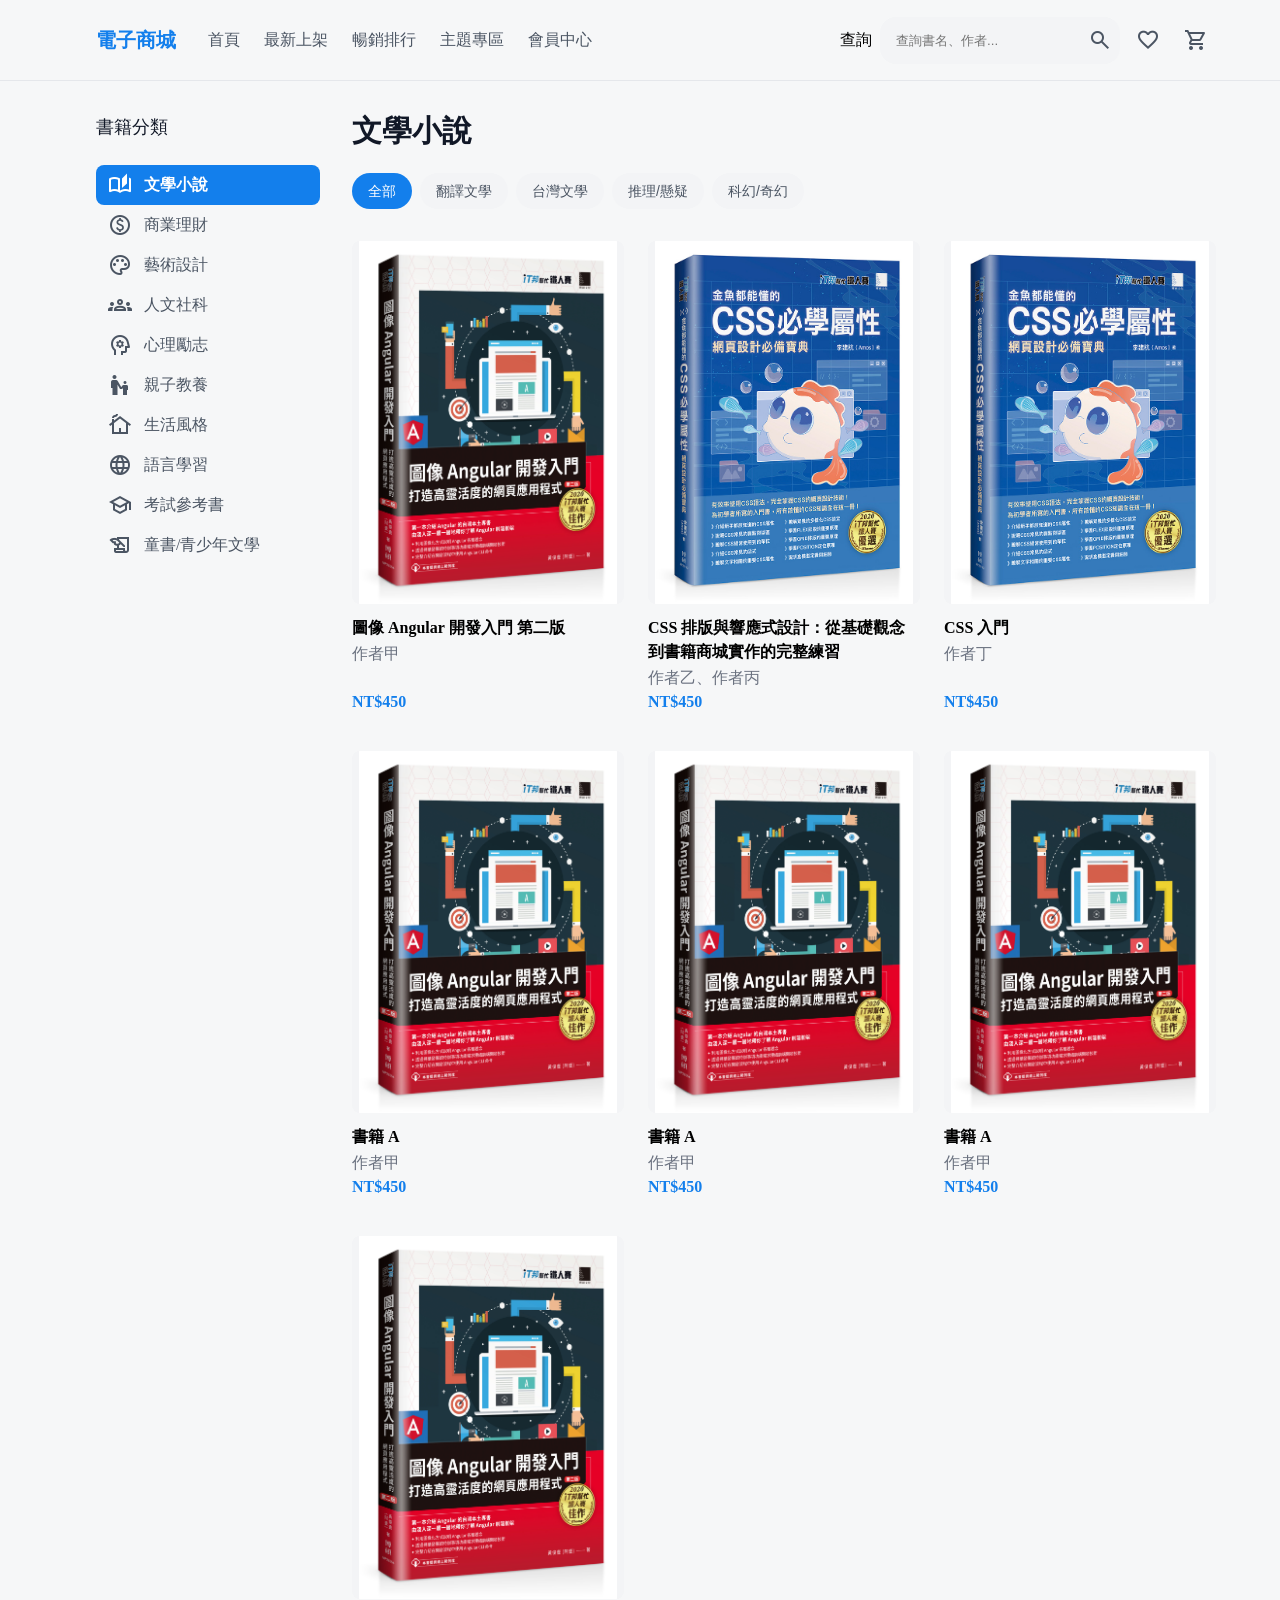
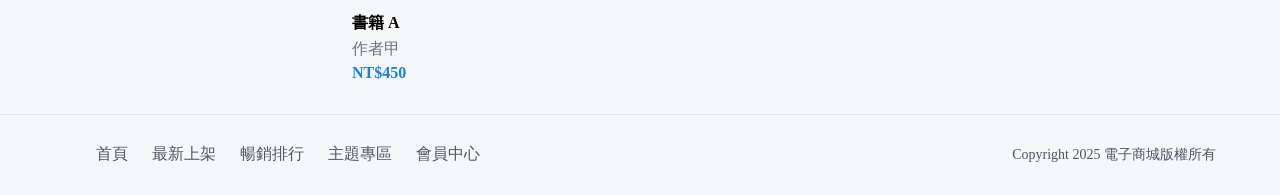
==== commit f8c8eddf: "feat(phone): 補上手機搜尋與分類入口" ====
--- a/src/index.html
+++ b/src/index.html
@@ -90,6 +90,25 @@
             </aside>
             <main class="book-main">
               <h1>文學小說</h1>
+              <div class="mobile-tools">
+                <label for="mobile-search">書名或作者</label>
+                <input id="mobile-search" type="search" placeholder="輸入書名或作者" />
+                <details>
+                  <summary>書籍分類</summary>
+                  <nav aria-label="手機書籍分類">
+                    <a href="#" aria-current="true">文學小說</a>
+                    <a href="#">商業理財</a>
+                    <a href="#">藝術設計</a>
+                    <a href="#">人文社科</a>
+                    <a href="#">心理勵志</a>
+                    <a href="#">親子教養</a>
+                    <a href="#">生活風格</a>
+                    <a href="#">語言學習</a>
+                    <a href="#">考試參考書</a>
+                    <a href="#">童書/青少年文學</a>
+                  </nav>
+                </details>
+              </div>
               <div class="tag">
                 <button type="button" class="selected">全部</button>
                 <button type="button">翻譯文學</button>
--- a/src/style.min.css
+++ b/src/style.min.css
@@ -1 +1 @@
-section{display:flex;flex-direction:column;min-height:100vh}section>.main{flex-grow:1}.container{width:100%;max-width:90vw;box-sizing:border-box;margin:0px auto;padding-left:2rem;padding-right:2rem}a{color:var(--text-color);text-decoration:none}a:hover{color:var(--primary-color)}a:focus-visible{outline:2px solid var(--primary-color);outline-offset:3px}header{border-bottom:solid 1px var(--border-color)}header .header-inner{height:4rem;display:flex;justify-content:space-between;align-items:center}header .header-inner .site-title{margin:0px;font-size:1.25rem;font-weight:700;line-height:1.75rem;color:#137fec}header .header-inner .header-brand,header .header-inner .header-actions{display:flex;align-items:center}header .header-inner .header-brand.header-brand,header .header-inner .header-actions.header-brand{gap:2rem}header .header-inner .header-brand.header-actions,header .header-inner .header-actions.header-actions{gap:.5rem}header .header-inner nav{display:flex;gap:1.5rem}header .header-inner div.search{display:flex;align-items:stretch;gap:0}header .header-inner div.search input{border-top-left-radius:1rem;border-bottom-left-radius:1rem;width:200px;padding:1rem .5rem 1rem 1rem;border:none;background-color:var(--gray-color-100)}header .header-inner div.search button{border-top-right-radius:1rem;border-bottom-right-radius:1rem;padding:.5rem;border:none;background-color:var(--gray-color-100);cursor:pointer}header .header-inner .search input:focus-visible,header .header-inner button:focus-visible{outline:2px solid var(--primary-color);outline-offset:3px}header .header-inner button{background-color:rgba(0,0,0,0);padding:.5rem;border:none;cursor:pointer;color:var(--text-color);display:inline-flex;align-items:center;justify-content:center}header .material-symbols-outlined{font-size:1.5rem;line-height:1}.content-layout{display:flex;align-items:flex-start;gap:2rem;padding-block:2rem}.category-sidebar{width:20%;flex-shrink:0}.category-sidebar h2{margin:0;font-weight:500;font-size:1.125rem;line-height:1.75rem;color:var(--header-color)}.category-sidebar .category-nav{margin-block:1.5rem}.category-sidebar .category-nav a{display:flex;align-items:center;gap:.75rem;padding:.5rem .75rem;border-radius:.5rem;overflow-wrap:anywhere}.category-sidebar .category-nav a:hover{background-color:var(--gray-color-100);color:var(--primary-color)}.category-sidebar .category-nav a.active{background-color:var(--primary-color);color:#fff;font-weight:700}.category-sidebar .category-nav .material-symbols-outlined{flex-shrink:0;font-size:1.5rem;line-height:1}.book-main{flex:1 1 0%;min-width:0;overflow-wrap:anywhere}.book-main h1{margin:0 0 1.5rem;font-weight:600;font-size:1.875rem;line-height:2.25rem;color:var(--header-color)}.book-main .tag{display:flex;flex-wrap:wrap;gap:.5rem;margin-bottom:2rem}.book-main .tag button{padding:.5rem 1rem;border:0;border-radius:1.5rem;font-size:.875rem;font-weight:500;line-height:1.25rem;color:var(--text-color);background-color:var(--gray-color-100);cursor:pointer}.book-main .tag button:focus-visible{outline:2px solid var(--primary-color);outline-offset:3px}.book-main .tag button.selected{background-color:var(--primary-color);color:#fff}.book-main .books{display:grid;grid-template-columns:repeat(auto-fill, minmax(256px, 1fr));gap:2.5rem 1.5rem}.book-main .books>div{display:flex;flex-direction:column;gap:.25rem;min-width:0;overflow-wrap:anywhere}.book-main .books>div img{display:block;width:100%;border-radius:.5rem;aspect-ratio:3/4;-o-object-fit:contain;object-fit:contain;background:var(--gray-color-100)}.book-main .books>div h4{margin:.5rem 0 0;font-size:1rem;font-weight:600;line-height:1.5rem}.book-main .books>div span:first-of-type{color:var(--gray-color-500)}.book-main .books>div span:last-of-type{color:var(--primary-color);font-weight:700;margin-top:auto}footer{border-top:1px solid var(--border-color)}footer .footer-inner{display:flex;flex-wrap:wrap;justify-content:space-between;align-items:center;gap:1rem 1.5rem;padding-block:1rem}footer .footer-nav{display:flex;flex-wrap:wrap;gap:.75rem 1.5rem}footer p{color:var(--text-color);font-size:.875rem;line-height:1.25rem}:root{--primary-color: #137fec;--text-color: #4b5563;--border-color: #e5e7eb;--gray-color-100: #f3f4f6;--gray-color-500: #6b7280;--header-color: #111827}html,body{margin:0;padding:0}/*# sourceMappingURL=style.min.css.map */+:root{--search-bar-display: flex;--aside-display: block;--book-min-width: 256px;--container-padding-left: 2rem;--container-padding-left: 2rem;--nav-display: flex}@media(max-width: 1024px){:root{--search-bar-display: none;--aside-display: none;--book-min-width: 200px}}@media(max-width: 640px){:root{--container-padding-left: 1.5rem;--container-padding-right: 1.5rem;--nav-display: none}}section{display:flex;flex-direction:column;min-height:100vh}section>.main{flex-grow:1}.container{width:100%;max-width:90vw;box-sizing:border-box;margin:0px auto;padding-left:var(--container-padding-left);padding-right:var(--container-padding-right)}a{color:var(--text-color);text-decoration:none}a:hover{color:var(--primary-color)}a:focus-visible{outline:2px solid var(--primary-color);outline-offset:3px}header{border-bottom:solid 1px var(--border-color);background-color:var(--background-color);position:sticky;top:0;z-index:50}header .header-inner{min-height:4rem;height:auto;padding-block:.5rem;display:flex;flex-wrap:wrap;gap:.5rem 1rem;justify-content:space-between;align-items:center}header .header-inner .site-title{margin:0px;font-size:1.25rem;font-weight:700;line-height:1.75rem;color:#137fec}header .header-inner .header-brand,header .header-inner .header-actions{display:flex;align-items:center}header .header-inner .header-brand.header-brand,header .header-inner .header-actions.header-brand{min-width:0;flex-wrap:wrap;gap:.5rem 2rem}header .header-inner .header-brand.header-actions,header .header-inner .header-actions.header-actions{gap:.5rem}header .header-inner nav{display:var(--nav-display);flex-wrap:wrap;gap:1.5rem}header .header-inner label[for=book-search]{display:var(--search-bar-display)}header .header-inner div.search{display:var(--search-bar-display);align-items:stretch;gap:0}header .header-inner div.search input{border-top-left-radius:1rem;border-bottom-left-radius:1rem;width:200px;padding:1rem .5rem 1rem 1rem;border:none;background-color:var(--gray-color-100)}header .header-inner div.search button{border-top-right-radius:1rem;border-bottom-right-radius:1rem;padding:.5rem;border:none;background-color:var(--gray-color-100);cursor:pointer}header .header-inner .search input:focus-visible,header .header-inner button:focus-visible{outline:2px solid var(--primary-color);outline-offset:3px}header .header-inner button{background-color:rgba(0,0,0,0);padding:.5rem;border:none;cursor:pointer;color:var(--text-color);display:inline-flex;align-items:center;justify-content:center}header .material-symbols-outlined{font-size:1.5rem;line-height:1}.content-layout{display:flex;align-items:flex-start;gap:2rem;padding-block:2rem}.category-sidebar{display:var(--aside-display);width:20%;flex-shrink:0;position:sticky;top:6rem}.category-sidebar h2{margin:0;font-weight:500;font-size:1.125rem;line-height:1.75rem;color:var(--header-color)}.category-sidebar .category-nav{margin-block:1.5rem}.category-sidebar .category-nav a{display:flex;align-items:center;gap:.75rem;padding:.5rem .75rem;border-radius:.5rem;overflow-wrap:anywhere}.category-sidebar .category-nav a:hover{background-color:var(--gray-color-100);color:var(--primary-color)}.category-sidebar .category-nav a.active{background-color:var(--primary-color);color:#fff;font-weight:700}.category-sidebar .category-nav .material-symbols-outlined{flex-shrink:0;font-size:1.5rem;line-height:1}.book-main{flex:1 1 0%;min-width:0;overflow-wrap:anywhere}.book-main h1{margin:0 0 1.5rem;font-weight:600;font-size:1.875rem;line-height:2.25rem;color:var(--header-color)}.book-main .tag{display:flex;flex-wrap:wrap;gap:.5rem;margin-bottom:2rem}.book-main .tag button{padding:.5rem 1rem;border:0;border-radius:1.5rem;font-size:.875rem;font-weight:500;line-height:1.25rem;color:var(--text-color);background-color:var(--gray-color-100);cursor:pointer}.book-main .tag button:focus-visible{outline:2px solid var(--primary-color);outline-offset:3px}.book-main .tag button.selected{background-color:var(--primary-color);color:#fff}.book-main .books{display:grid;grid-template-columns:repeat(auto-fill, minmax(min(100%, var(--book-min-width)), 1fr));gap:2.5rem 1.5rem}.book-main .books>div{display:flex;flex-direction:column;gap:.25rem;min-width:0;overflow-wrap:anywhere}.book-main .books>div img{display:block;width:100%;border-radius:.5rem;aspect-ratio:3/4;-o-object-fit:contain;object-fit:contain;background:var(--gray-color-100)}.book-main .books>div h4{margin:.5rem 0 0;font-size:1rem;font-weight:600;line-height:1.5rem}.book-main .books>div span:first-of-type{color:var(--gray-color-500)}.book-main .books>div span:last-of-type{color:var(--primary-color);font-weight:700;margin-top:auto}.mobile-tools{display:none}@media(max-width: 1024px){.mobile-tools{display:grid;gap:.75rem;margin-bottom:1.5rem}.mobile-tools input{width:100%;min-width:0;box-sizing:border-box;padding:.75rem}.mobile-tools summary{cursor:pointer;padding-block:.5rem}.mobile-tools nav{display:grid;gap:.5rem}}.mobile-tools :focus-visible{outline:2px solid var(--primary-color);outline-offset:3px}footer{border-top:1px solid var(--border-color)}footer .footer-inner{display:flex;flex-wrap:wrap;justify-content:space-between;align-items:center;gap:1rem 1.5rem;padding-block:1rem}footer .footer-nav{display:flex;flex-wrap:wrap;gap:.75rem 1.5rem;display:var(--nav-display)}footer p{color:var(--text-color);font-size:.875rem;line-height:1.25rem}:root{--primary-color: #137fec;--background-color: #f6f7f8;--text-color: #4b5563;--border-color: #e5e7eb;--gray-color-100: #f3f4f6;--gray-color-500: #6b7280;--header-color: #111827}html,body{margin:0;padding:0}body{background-color:var(--background-color)}/*# sourceMappingURL=style.min.css.map */
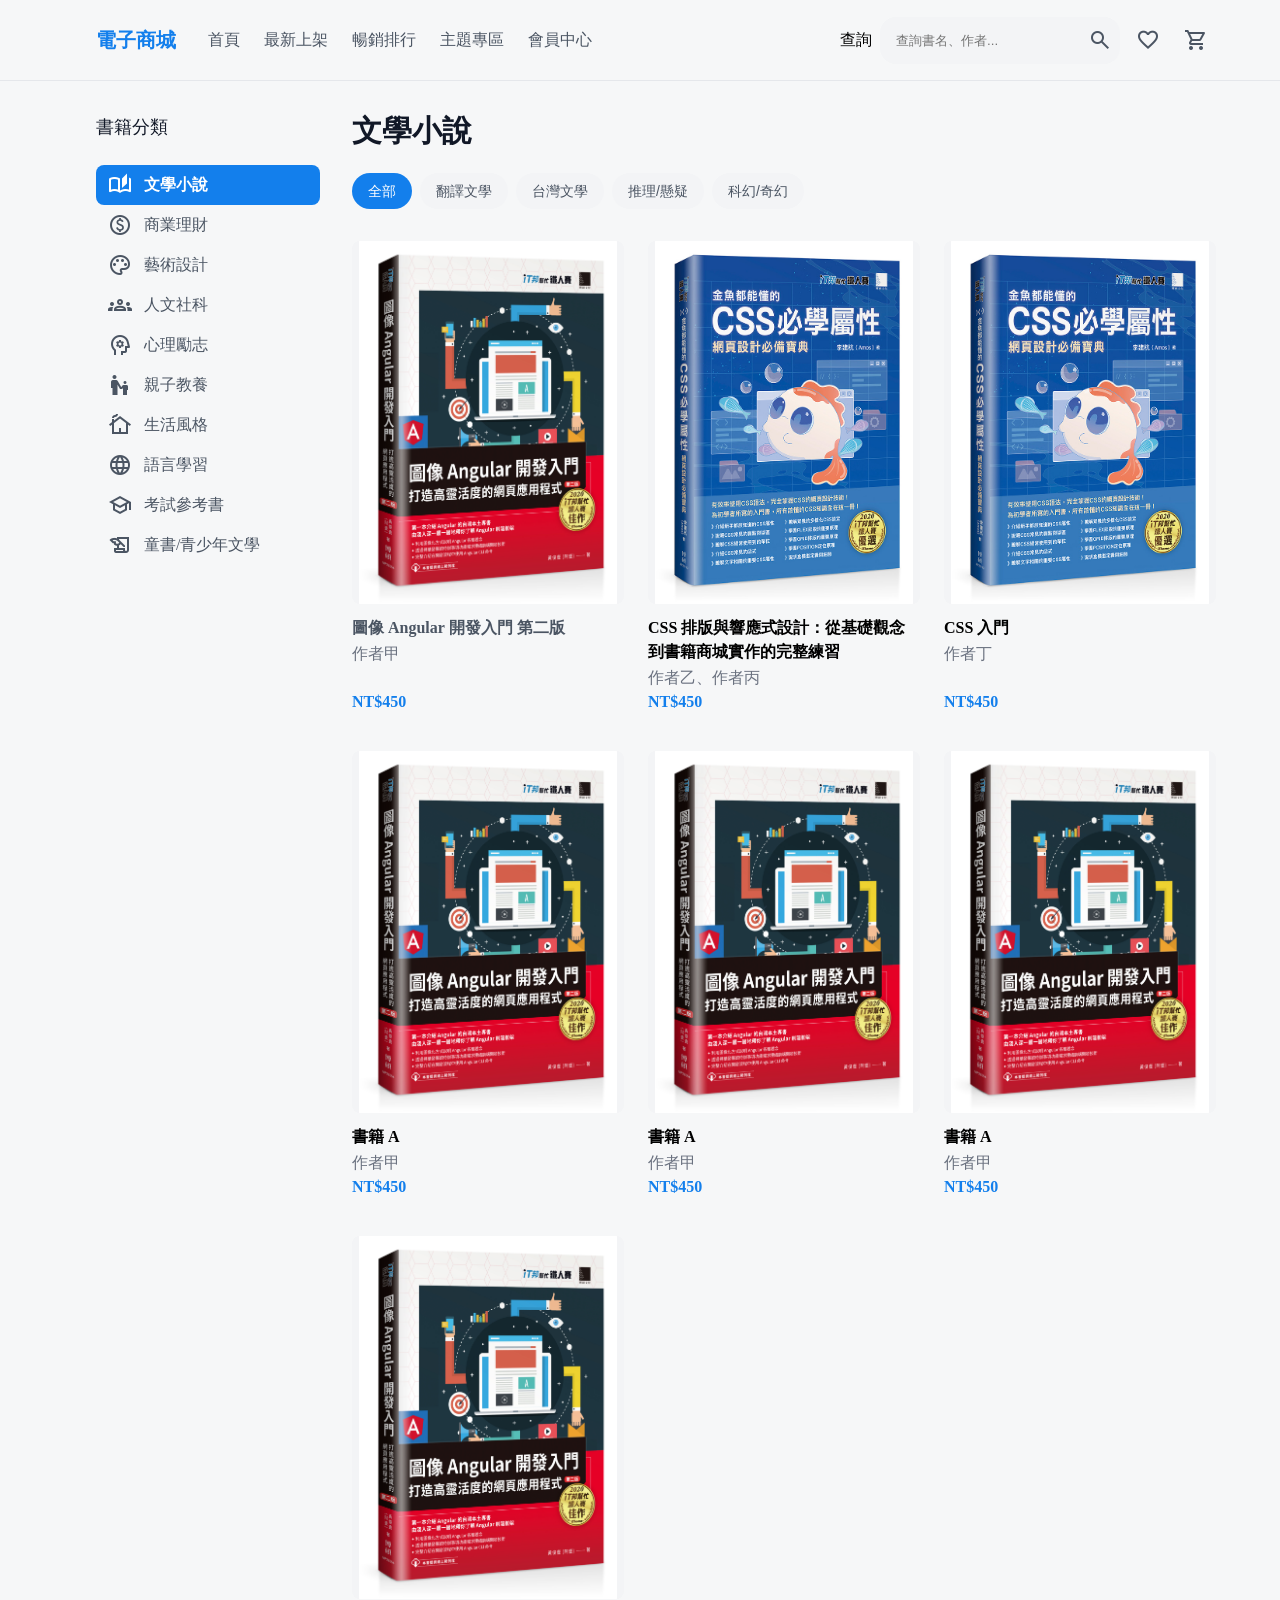
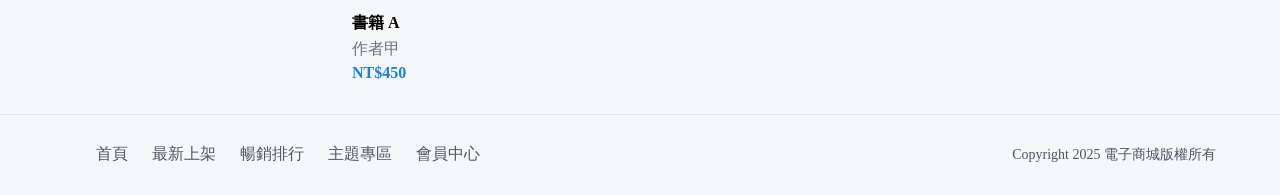
==== commit 5725eadb: "feat(book): 書籍明細頁新增" ====
--- a/src/index.html
+++ b/src/index.html
@@ -119,7 +119,7 @@
               <div class="books">
                 <div>
                   <img src="./assets/images/angular.jpg" alt="圖像 Angular 開發入門第二版封面" />
-                  <h4>圖像 Angular 開發入門 第二版</h4>
+                  <h4><a href="./book.html" target="_blank">圖像 Angular 開發入門 第二版</a></h4>
                   <span>作者甲</span>
                   <span>NT$450</span>
                 </div>
--- a/src/style.min.css
+++ b/src/style.min.css
@@ -1 +1 @@
-:root{--search-bar-display: flex;--aside-display: block;--book-min-width: 256px;--container-padding-left: 2rem;--container-padding-left: 2rem;--nav-display: flex}@media(max-width: 1024px){:root{--search-bar-display: none;--aside-display: none;--book-min-width: 200px}}@media(max-width: 640px){:root{--container-padding-left: 1.5rem;--container-padding-right: 1.5rem;--nav-display: none}}section{display:flex;flex-direction:column;min-height:100vh}section>.main{flex-grow:1}.container{width:100%;max-width:90vw;box-sizing:border-box;margin:0px auto;padding-left:var(--container-padding-left);padding-right:var(--container-padding-right)}a{color:var(--text-color);text-decoration:none}a:hover{color:var(--primary-color)}a:focus-visible{outline:2px solid var(--primary-color);outline-offset:3px}header{border-bottom:solid 1px var(--border-color);background-color:var(--background-color);position:sticky;top:0;z-index:50}header .header-inner{min-height:4rem;height:auto;padding-block:.5rem;display:flex;flex-wrap:wrap;gap:.5rem 1rem;justify-content:space-between;align-items:center}header .header-inner .site-title{margin:0px;font-size:1.25rem;font-weight:700;line-height:1.75rem;color:#137fec}header .header-inner .header-brand,header .header-inner .header-actions{display:flex;align-items:center}header .header-inner .header-brand.header-brand,header .header-inner .header-actions.header-brand{min-width:0;flex-wrap:wrap;gap:.5rem 2rem}header .header-inner .header-brand.header-actions,header .header-inner .header-actions.header-actions{gap:.5rem}header .header-inner nav{display:var(--nav-display);flex-wrap:wrap;gap:1.5rem}header .header-inner label[for=book-search]{display:var(--search-bar-display)}header .header-inner div.search{display:var(--search-bar-display);align-items:stretch;gap:0}header .header-inner div.search input{border-top-left-radius:1rem;border-bottom-left-radius:1rem;width:200px;padding:1rem .5rem 1rem 1rem;border:none;background-color:var(--gray-color-100)}header .header-inner div.search button{border-top-right-radius:1rem;border-bottom-right-radius:1rem;padding:.5rem;border:none;background-color:var(--gray-color-100);cursor:pointer}header .header-inner .search input:focus-visible,header .header-inner button:focus-visible{outline:2px solid var(--primary-color);outline-offset:3px}header .header-inner button{background-color:rgba(0,0,0,0);padding:.5rem;border:none;cursor:pointer;color:var(--text-color);display:inline-flex;align-items:center;justify-content:center}header .material-symbols-outlined{font-size:1.5rem;line-height:1}.content-layout{display:flex;align-items:flex-start;gap:2rem;padding-block:2rem}.category-sidebar{display:var(--aside-display);width:20%;flex-shrink:0;position:sticky;top:6rem}.category-sidebar h2{margin:0;font-weight:500;font-size:1.125rem;line-height:1.75rem;color:var(--header-color)}.category-sidebar .category-nav{margin-block:1.5rem}.category-sidebar .category-nav a{display:flex;align-items:center;gap:.75rem;padding:.5rem .75rem;border-radius:.5rem;overflow-wrap:anywhere}.category-sidebar .category-nav a:hover{background-color:var(--gray-color-100);color:var(--primary-color)}.category-sidebar .category-nav a.active{background-color:var(--primary-color);color:#fff;font-weight:700}.category-sidebar .category-nav .material-symbols-outlined{flex-shrink:0;font-size:1.5rem;line-height:1}.book-main{flex:1 1 0%;min-width:0;overflow-wrap:anywhere}.book-main h1{margin:0 0 1.5rem;font-weight:600;font-size:1.875rem;line-height:2.25rem;color:var(--header-color)}.book-main .tag{display:flex;flex-wrap:wrap;gap:.5rem;margin-bottom:2rem}.book-main .tag button{padding:.5rem 1rem;border:0;border-radius:1.5rem;font-size:.875rem;font-weight:500;line-height:1.25rem;color:var(--text-color);background-color:var(--gray-color-100);cursor:pointer}.book-main .tag button:focus-visible{outline:2px solid var(--primary-color);outline-offset:3px}.book-main .tag button.selected{background-color:var(--primary-color);color:#fff}.book-main .books{display:grid;grid-template-columns:repeat(auto-fill, minmax(min(100%, var(--book-min-width)), 1fr));gap:2.5rem 1.5rem}.book-main .books>div{display:flex;flex-direction:column;gap:.25rem;min-width:0;overflow-wrap:anywhere}.book-main .books>div img{display:block;width:100%;border-radius:.5rem;aspect-ratio:3/4;-o-object-fit:contain;object-fit:contain;background:var(--gray-color-100)}.book-main .books>div h4{margin:.5rem 0 0;font-size:1rem;font-weight:600;line-height:1.5rem}.book-main .books>div span:first-of-type{color:var(--gray-color-500)}.book-main .books>div span:last-of-type{color:var(--primary-color);font-weight:700;margin-top:auto}.mobile-tools{display:none}@media(max-width: 1024px){.mobile-tools{display:grid;gap:.75rem;margin-bottom:1.5rem}.mobile-tools input{width:100%;min-width:0;box-sizing:border-box;padding:.75rem}.mobile-tools summary{cursor:pointer;padding-block:.5rem}.mobile-tools nav{display:grid;gap:.5rem}}.mobile-tools :focus-visible{outline:2px solid var(--primary-color);outline-offset:3px}footer{border-top:1px solid var(--border-color)}footer .footer-inner{display:flex;flex-wrap:wrap;justify-content:space-between;align-items:center;gap:1rem 1.5rem;padding-block:1rem}footer .footer-nav{display:flex;flex-wrap:wrap;gap:.75rem 1.5rem;display:var(--nav-display)}footer p{color:var(--text-color);font-size:.875rem;line-height:1.25rem}:root{--primary-color: #137fec;--background-color: #f6f7f8;--text-color: #4b5563;--border-color: #e5e7eb;--gray-color-100: #f3f4f6;--gray-color-500: #6b7280;--header-color: #111827}html,body{margin:0;padding:0}body{background-color:var(--background-color)}/*# sourceMappingURL=style.min.css.map */+:root{--search-bar-display: flex;--aside-display: block;--book-min-width: 256px;--container-padding-left: 2rem;--container-padding-left: 2rem;--nav-display: flex}@media(max-width: 1024px){:root{--search-bar-display: none;--aside-display: none;--book-min-width: 200px}}@media(max-width: 640px){:root{--container-padding-left: 1.5rem;--container-padding-right: 1.5rem;--nav-display: none}}section{display:flex;flex-direction:column;min-height:100vh}section>.main{flex-grow:1}.container{width:100%;max-width:90vw;box-sizing:border-box;margin:0px auto;padding-left:var(--container-padding-left);padding-right:var(--container-padding-right)}a{color:var(--text-color);text-decoration:none}a:hover{color:var(--primary-color)}a:focus-visible{outline:2px solid var(--primary-color);outline-offset:3px}header{border-bottom:solid 1px var(--border-color);background-color:var(--background-color);position:sticky;top:0;z-index:50}header .header-inner{min-height:4rem;height:auto;padding-block:.5rem;display:flex;flex-wrap:wrap;gap:.5rem 1rem;justify-content:space-between;align-items:center}header .header-inner .site-title{margin:0px;font-size:1.25rem;font-weight:700;line-height:1.75rem;color:#137fec}header .header-inner .header-brand,header .header-inner .header-actions{display:flex;align-items:center}header .header-inner .header-brand.header-brand,header .header-inner .header-actions.header-brand{min-width:0;flex-wrap:wrap;gap:.5rem 2rem}header .header-inner .header-brand.header-actions,header .header-inner .header-actions.header-actions{gap:.5rem}header .header-inner nav{display:var(--nav-display);flex-wrap:wrap;gap:1.5rem}header .header-inner label[for=book-search]{display:var(--search-bar-display)}header .header-inner div.search{display:var(--search-bar-display);align-items:stretch;gap:0}header .header-inner div.search input{border-top-left-radius:1rem;border-bottom-left-radius:1rem;width:200px;padding:1rem .5rem 1rem 1rem;border:none;background-color:var(--gray-color-100)}header .header-inner div.search button{border-top-right-radius:1rem;border-bottom-right-radius:1rem;padding:.5rem;border:none;background-color:var(--gray-color-100);cursor:pointer}header .header-inner .search input:focus-visible,header .header-inner button:focus-visible{outline:2px solid var(--primary-color);outline-offset:3px}header .header-inner button{background-color:rgba(0,0,0,0);padding:.5rem;border:none;cursor:pointer;color:var(--text-color);display:inline-flex;align-items:center;justify-content:center}header .material-symbols-outlined{font-size:1.5rem;line-height:1}.content-layout{display:flex;align-items:flex-start;gap:2rem;padding-block:2rem}.category-sidebar{display:var(--aside-display);width:20%;flex-shrink:0;position:sticky;top:6rem}.category-sidebar h2{margin:0;font-size:1.125rem;font-weight:500;line-height:1.75rem;color:var(--header-color)}.category-sidebar .category-nav{margin-block:1.5rem}.category-sidebar .category-nav a{display:flex;align-items:center;gap:.75rem;padding:.5rem .75rem;border-radius:.5rem;overflow-wrap:anywhere}.category-sidebar .category-nav a:hover{background-color:var(--gray-color-100);color:var(--primary-color)}.category-sidebar .category-nav a.active{background-color:var(--primary-color);color:#fff;font-weight:700}.category-sidebar .category-nav .material-symbols-outlined{flex-shrink:0;font-size:1.5rem;line-height:1}.book-main{flex:1 1 0%;min-width:0;overflow-wrap:anywhere}.book-main h1{margin:0 0 1.5rem;font-size:1.875rem;font-weight:600;line-height:2.25rem;color:var(--header-color)}.book-main .tag{display:flex;flex-wrap:wrap;gap:.5rem;margin-bottom:2rem}.book-main .tag button{padding:.5rem 1rem;border:0;border-radius:1.5rem;font-size:.875rem;font-weight:500;line-height:1.25rem;color:var(--text-color);background-color:var(--gray-color-100);cursor:pointer}.book-main .tag button:focus-visible{outline:2px solid var(--primary-color);outline-offset:3px}.book-main .tag button.selected{background-color:var(--primary-color);color:#fff}.book-main .books{display:grid;grid-template-columns:repeat(auto-fill, minmax(min(100%, var(--book-min-width)), 1fr));gap:2.5rem 1.5rem}.book-main .books>div{display:flex;flex-direction:column;gap:.25rem;min-width:0;overflow-wrap:anywhere}.book-main .books>div img{display:block;width:100%;border-radius:.5rem;aspect-ratio:3/4;-o-object-fit:contain;object-fit:contain;background:var(--gray-color-100)}.book-main .books>div h4{margin:.5rem 0 0;font-size:1rem;font-weight:600;line-height:1.5rem}.book-main .books>div span:first-of-type{color:var(--gray-color-500)}.book-main .books>div span:last-of-type{color:var(--primary-color);font-weight:700;margin-top:auto}.mobile-tools{display:none}@media(max-width: 1024px){.mobile-tools{display:grid;gap:.75rem;margin-bottom:1.5rem}.mobile-tools input{width:100%;min-width:0;box-sizing:border-box;padding:.75rem}.mobile-tools summary{cursor:pointer;padding-block:.5rem}.mobile-tools nav{display:grid;gap:.5rem}}.mobile-tools :focus-visible{outline:2px solid var(--primary-color);outline-offset:3px}footer{border-top:1px solid var(--border-color)}footer .footer-inner{display:flex;flex-wrap:wrap;justify-content:space-between;align-items:center;gap:1rem 1.5rem;padding-block:1rem}footer .footer-nav{display:flex;flex-wrap:wrap;gap:.75rem 1.5rem;display:var(--nav-display)}footer p{color:var(--text-color);font-size:.875rem;line-height:1.25rem}:root{--primary-color: #137fec;--background-color: #f6f7f8;--text-color: #4b5563;--border-color: #e5e7eb;--gray-color-100: #f3f4f6;--gray-color-500: #6b7280;--header-color: #111827}html,body{margin:0;padding:0}body{background-color:var(--background-color)}/*# sourceMappingURL=style.min.css.map */
